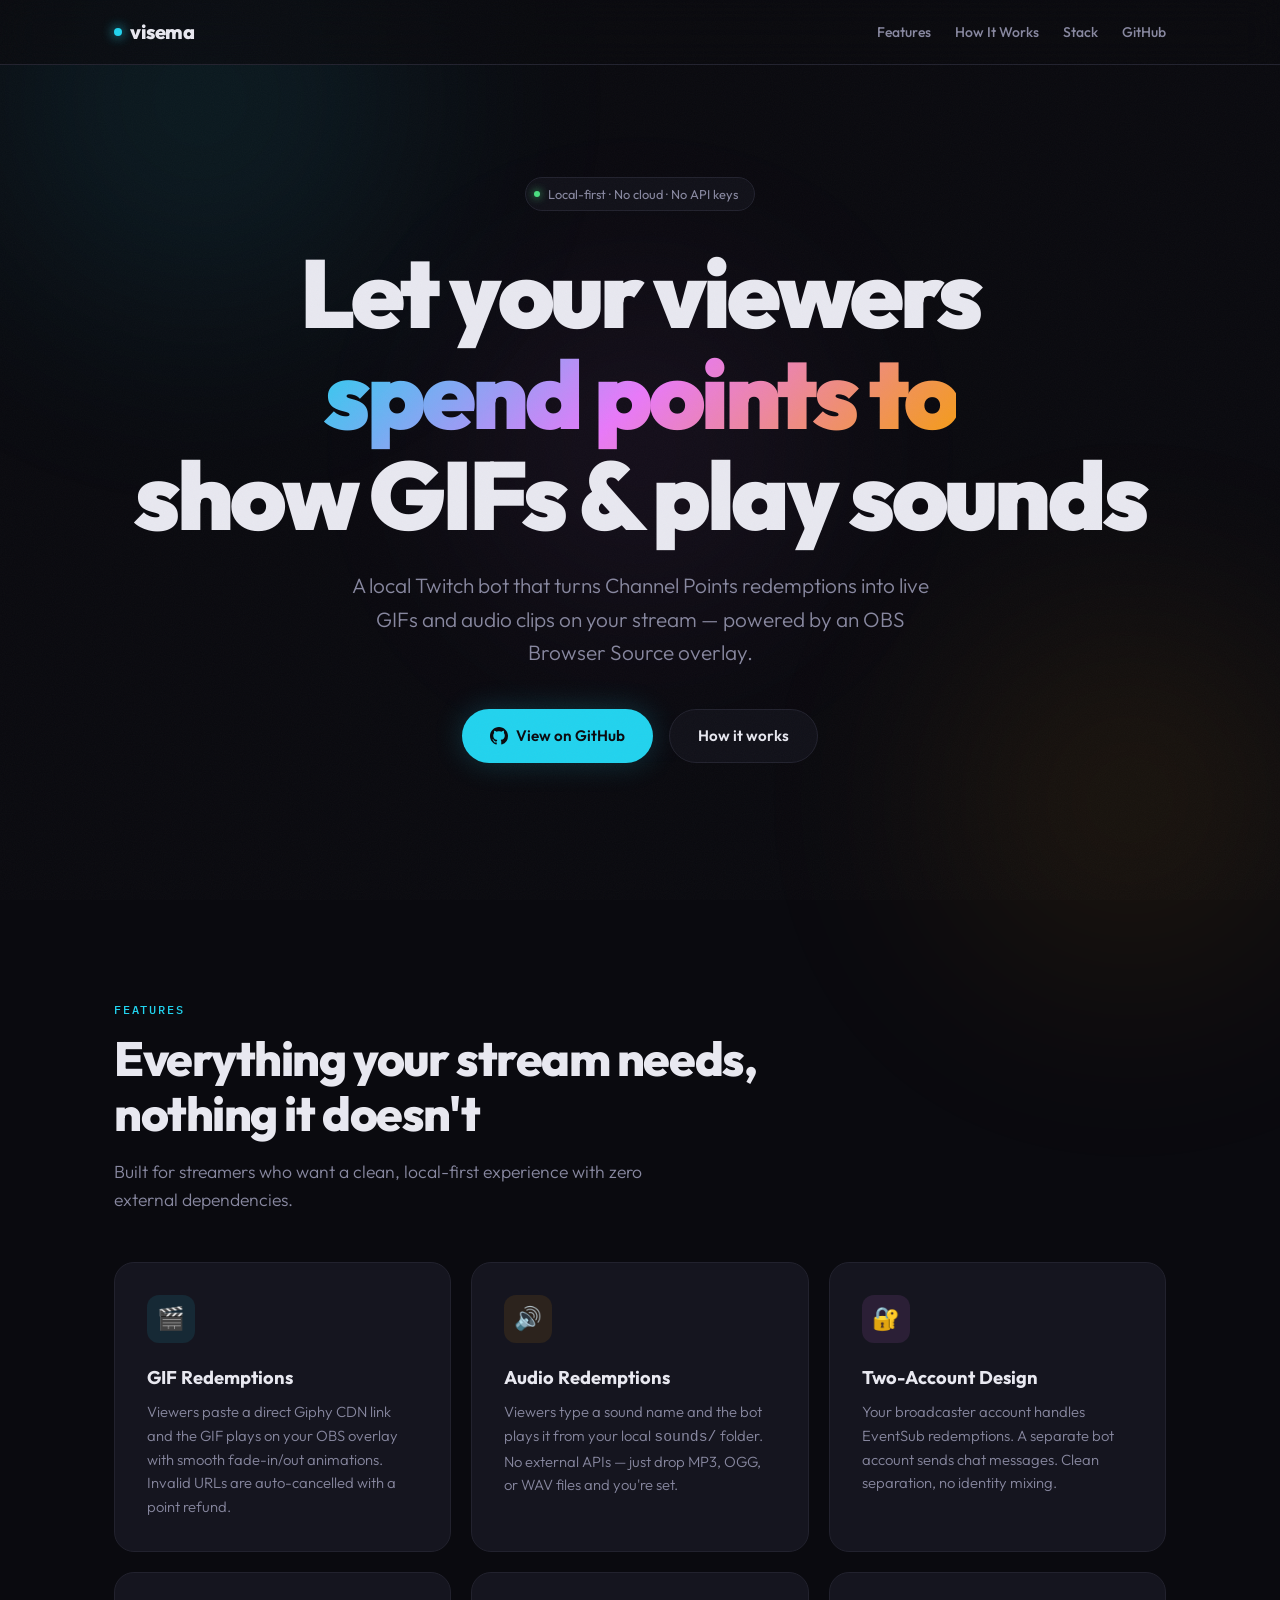
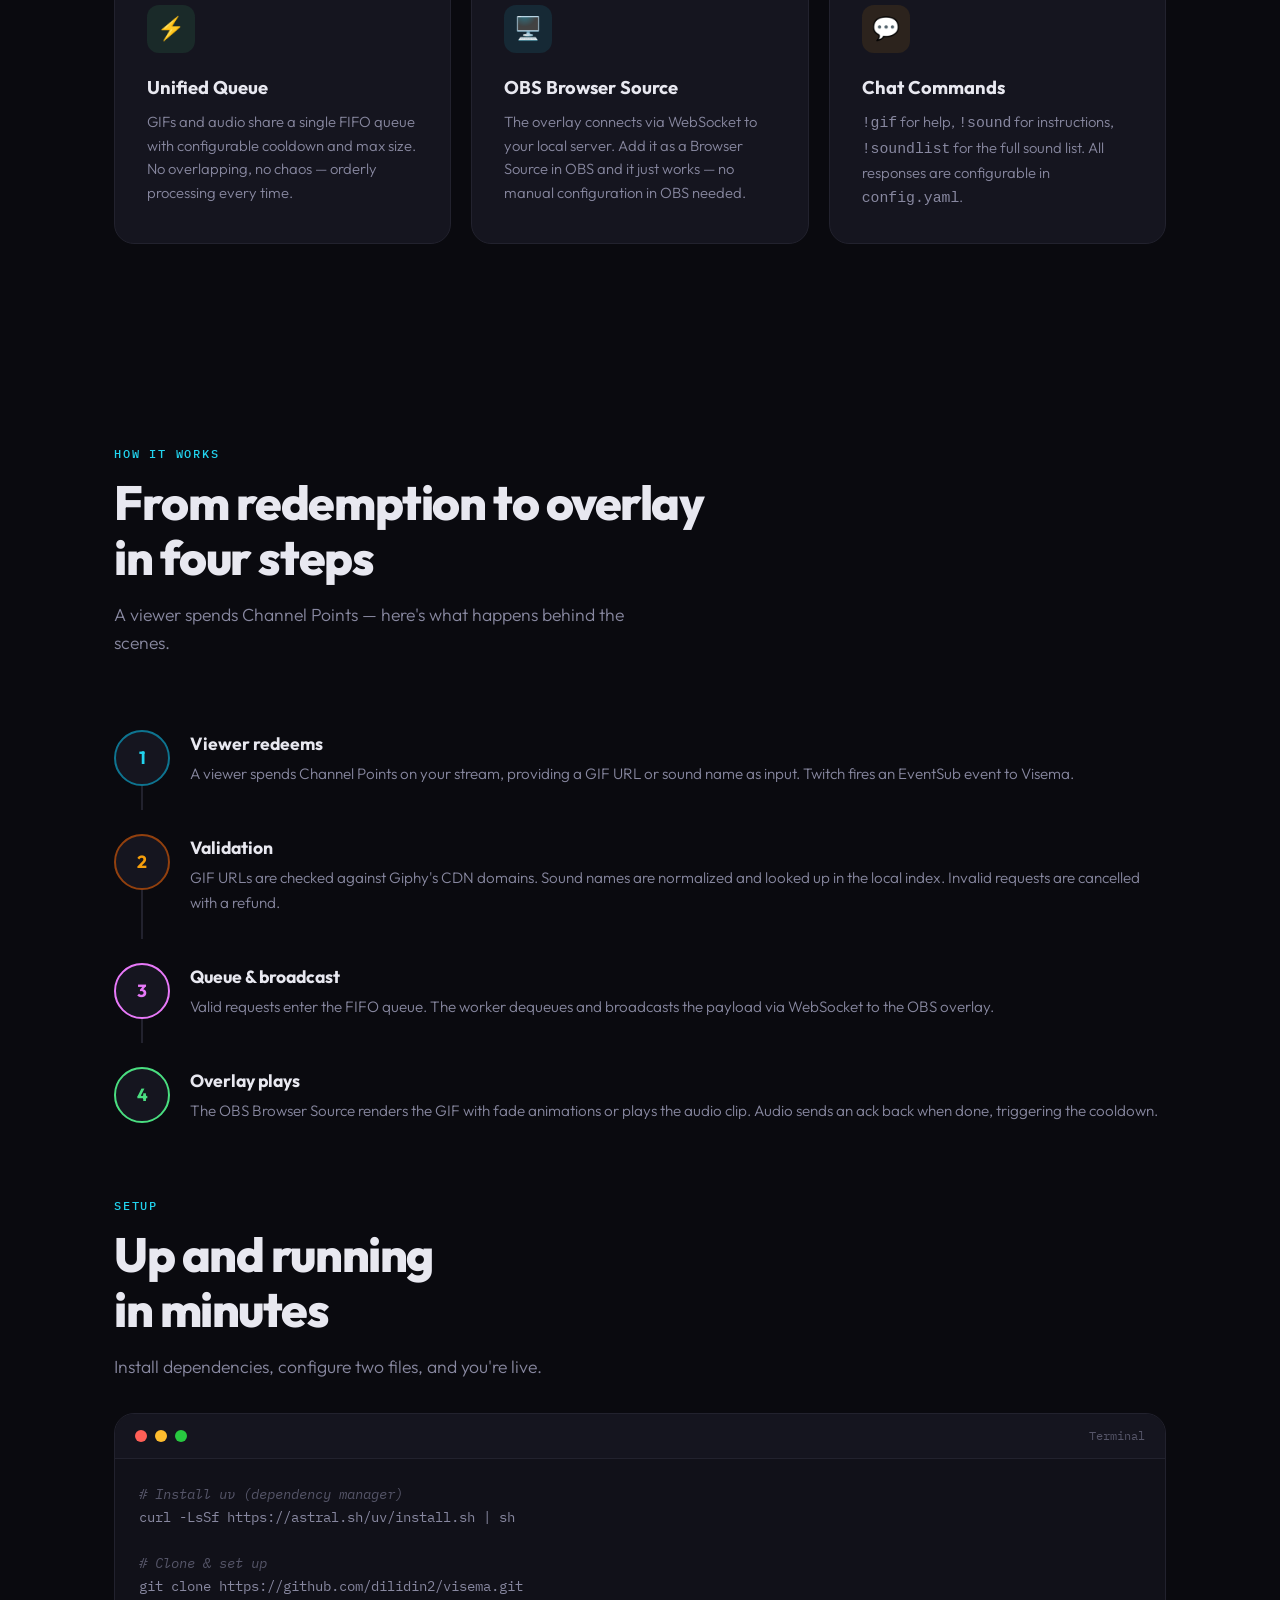
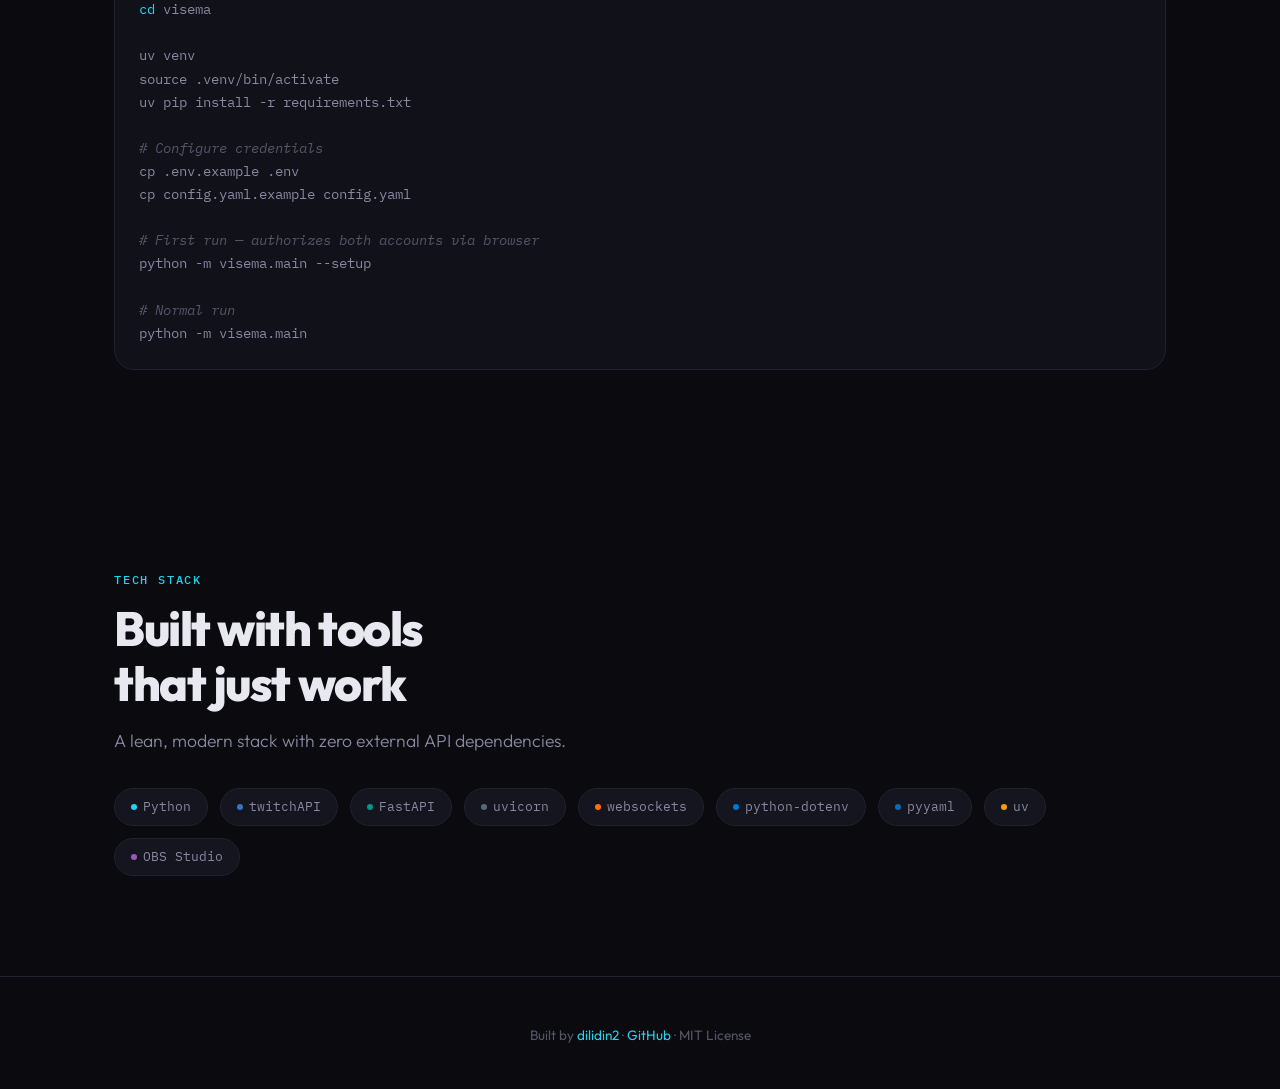
==== docs/index.html @ ebe7657d "a" ====
<!DOCTYPE html>
<html lang="en">
<head>
<meta charset="UTF-8">
<meta name="viewport" content="width=device-width, initial-scale=1.0">
<title>Visema — Twitch Channel Points Bot</title>
<meta name="description" content="Let viewers spend Channel Points to show GIFs and play audio clips on your stream via OBS.">
<link rel="preconnect" href="https://fonts.googleapis.com">
<link rel="preconnect" href="https://fonts.gstatic.com" crossorigin>
<link href="https://fonts.googleapis.com/css2?family=Outfit:wght@300;400;500;600;700;800;900&family=IBM+Plex+Mono:wght@400;500&display=swap" rel="stylesheet">
<style>
/* ── Reset & Base ─────────────────────────────────────────── */
*, *::before, *::after { margin: 0; padding: 0; box-sizing: border-box; }

:root {
  --bg: #0a0a0f;
  --bg-elevated: #111119;
  --bg-card: #15151f;
  --border: #22222e;
  --border-hover: #33334a;
  --text: #e8e8f0;
  --text-dim: #8888a0;
  --text-muted: #555568;
  --cyan: #22d3ee;
  --cyan-dim: #0e7490;
  --amber: #f59e0b;
  --amber-dim: #92400e;
  --pink: #e879f9;
  --green: #4ade80;
  --radius: 12px;
  --radius-lg: 20px;
}

html { scroll-behavior: smooth; }

body {
  font-family: 'Outfit', sans-serif;
  background: var(--bg);
  color: var(--text);
  line-height: 1.6;
  overflow-x: hidden;
  -webkit-font-smoothing: antialiased;
}

/* ── Noise Overlay ────────────────────────────────────────── */
body::before {
  content: '';
  position: fixed;
  inset: 0;
  z-index: 9999;
  pointer-events: none;
  opacity: 0.03;
  background-image: url("data:image/svg+xml,%3Csvg viewBox='0 0 256 256' xmlns='http://www.w3.org/2000/svg'%3E%3Cfilter id='n'%3E%3CfeTurbulence type='fractalNoise' baseFrequency='0.9' numOctaves='4' stitchTiles='stitch'/%3E%3C/filter%3E%3Crect width='100%25' height='100%25' filter='url(%23n)'/%3E%3C/svg%3E");
  background-size: 256px 256px;
}

/* ── Ambient Orbs ─────────────────────────────────────────── */
.orb {
  position: fixed;
  border-radius: 50%;
  filter: blur(120px);
  opacity: 0.15;
  pointer-events: none;
  z-index: 0;
}
.orb-cyan {
  width: 600px; height: 600px;
  background: radial-gradient(circle, var(--cyan), transparent 70%);
  top: -200px; left: -100px;
  animation: orbFloat1 20s ease-in-out infinite;
}
.orb-amber {
  width: 500px; height: 500px;
  background: radial-gradient(circle, var(--amber), transparent 70%);
  bottom: -150px; right: -100px;
  animation: orbFloat2 25s ease-in-out infinite;
}
.orb-pink {
  width: 400px; height: 400px;
  background: radial-gradient(circle, var(--pink), transparent 70%);
  top: 50%; left: 50%;
  transform: translate(-50%, -50%);
  animation: orbFloat3 30s ease-in-out infinite;
}

@keyframes orbFloat1 {
  0%, 100% { transform: translate(0, 0) scale(1); }
  33% { transform: translate(80px, 60px) scale(1.1); }
  66% { transform: translate(-40px, 100px) scale(0.9); }
}
@keyframes orbFloat2 {
  0%, 100% { transform: translate(0, 0) scale(1); }
  33% { transform: translate(-60px, -80px) scale(1.15); }
  66% { transform: translate(50px, -40px) scale(0.85); }
}
@keyframes orbFloat3 {
  0%, 100% { transform: translate(-50%, -50%) scale(1); }
  50% { transform: translate(-50%, -50%) scale(1.3); }
}

/* ── Layout ───────────────────────────────────────────────── */
.container {
  max-width: 1100px;
  margin: 0 auto;
  padding: 0 24px;
  position: relative;
  z-index: 1;
}

/* ── Navigation ───────────────────────────────────────────── */
nav {
  position: fixed;
  top: 0; left: 0; right: 0;
  z-index: 100;
  padding: 16px 24px;
  background: rgba(10, 10, 15, 0.7);
  backdrop-filter: blur(20px);
  -webkit-backdrop-filter: blur(20px);
  border-bottom: 1px solid var(--border);
}
nav .container {
  display: flex;
  align-items: center;
  justify-content: space-between;
}
nav .logo {
  font-weight: 800;
  font-size: 1.25rem;
  letter-spacing: -0.02em;
  color: var(--text);
  text-decoration: none;
  display: flex;
  align-items: center;
  gap: 8px;
}
nav .logo .dot {
  display: inline-block;
  width: 8px; height: 8px;
  background: var(--cyan);
  border-radius: 50%;
  box-shadow: 0 0 12px var(--cyan);
  animation: pulse 2s ease-in-out infinite;
}
@keyframes pulse {
  0%, 100% { opacity: 1; transform: scale(1); }
  50% { opacity: 0.5; transform: scale(0.8); }
}
nav .nav-links {
  display: flex;
  gap: 24px;
  list-style: none;
}
nav .nav-links a {
  color: var(--text-dim);
  text-decoration: none;
  font-size: 0.875rem;
  font-weight: 500;
  transition: color 0.2s;
}
nav .nav-links a:hover { color: var(--text); }

/* ── Hero ─────────────────────────────────────────────────── */
.hero {
  min-height: 100vh;
  display: flex;
  align-items: center;
  justify-content: center;
  text-align: center;
  padding: 120px 24px 80px;
  position: relative;
}
.hero-badge {
  display: inline-flex;
  align-items: center;
  gap: 8px;
  padding: 6px 16px 6px 8px;
  border-radius: 100px;
  border: 1px solid var(--border);
  background: var(--bg-elevated);
  font-size: 0.8rem;
  color: var(--text-dim);
  margin-bottom: 32px;
  animation: fadeUp 0.8s ease-out both;
}
.hero-badge .badge-dot {
  width: 6px; height: 6px;
  background: var(--green);
  border-radius: 50%;
  box-shadow: 0 0 8px var(--green);
}
.hero h1 {
  font-size: clamp(3rem, 8vw, 6rem);
  font-weight: 900;
  letter-spacing: -0.04em;
  line-height: 1.05;
  margin-bottom: 24px;
  animation: fadeUp 0.8s ease-out 0.15s both;
}
.hero h1 .gradient {
  background: linear-gradient(135deg, var(--cyan) 0%, var(--pink) 50%, var(--amber) 100%);
  -webkit-background-clip: text;
  -webkit-text-fill-color: transparent;
  background-clip: text;
}
.hero p {
  font-size: clamp(1.05rem, 2vw, 1.3rem);
  color: var(--text-dim);
  max-width: 580px;
  margin: 0 auto 40px;
  font-weight: 300;
  animation: fadeUp 0.8s ease-out 0.3s both;
}
.hero-actions {
  display: flex;
  gap: 16px;
  justify-content: center;
  flex-wrap: wrap;
  animation: fadeUp 0.8s ease-out 0.45s both;
}
.btn {
  display: inline-flex;
  align-items: center;
  gap: 8px;
  padding: 14px 28px;
  border-radius: 100px;
  font-family: inherit;
  font-size: 0.95rem;
  font-weight: 600;
  text-decoration: none;
  cursor: pointer;
  border: none;
  transition: all 0.25s ease;
}
.btn-primary {
  background: var(--cyan);
  color: var(--bg);
  box-shadow: 0 0 30px rgba(34, 211, 238, 0.2);
}
.btn-primary:hover {
  box-shadow: 0 0 50px rgba(34, 211, 238, 0.35);
  transform: translateY(-2px);
}
.btn-secondary {
  background: var(--bg-elevated);
  color: var(--text);
  border: 1px solid var(--border);
}
.btn-secondary:hover {
  border-color: var(--border-hover);
  background: var(--bg-card);
}

@keyframes fadeUp {
  from { opacity: 0; transform: translateY(24px); }
  to { opacity: 1; transform: translateY(0); }
}

/* ── Section ──────────────────────────────────────────────── */
section {
  padding: 100px 0;
}
.section-label {
  font-family: 'IBM Plex Mono', monospace;
  font-size: 0.75rem;
  font-weight: 500;
  text-transform: uppercase;
  letter-spacing: 0.15em;
  color: var(--cyan);
  margin-bottom: 12px;
}
.section-title {
  font-size: clamp(2rem, 4vw, 3rem);
  font-weight: 800;
  letter-spacing: -0.03em;
  line-height: 1.15;
  margin-bottom: 16px;
}
.section-desc {
  color: var(--text-dim);
  font-size: 1.1rem;
  max-width: 560px;
  font-weight: 300;
}

/* ── Features Grid ────────────────────────────────────────── */
.features-grid {
  display: grid;
  grid-template-columns: repeat(auto-fit, minmax(300px, 1fr));
  gap: 20px;
  margin-top: 48px;
}
.feature-card {
  background: var(--bg-card);
  border: 1px solid var(--border);
  border-radius: var(--radius-lg);
  padding: 32px;
  transition: all 0.35s ease;
  position: relative;
  overflow: hidden;
}
.feature-card::before {
  content: '';
  position: absolute;
  inset: 0;
  border-radius: var(--radius-lg);
  background: linear-gradient(135deg, rgba(34, 211, 238, 0.05), transparent 60%);
  opacity: 0;
  transition: opacity 0.35s ease;
}
.feature-card:hover {
  border-color: var(--border-hover);
  transform: translateY(-4px);
}
.feature-card:hover::before { opacity: 1; }
.feature-icon {
  width: 48px; height: 48px;
  border-radius: 12px;
  display: flex;
  align-items: center;
  justify-content: center;
  font-size: 1.4rem;
  margin-bottom: 20px;
  position: relative;
  z-index: 1;
}
.feature-icon.cyan { background: rgba(34, 211, 238, 0.1); color: var(--cyan); }
.feature-icon.amber { background: rgba(245, 158, 11, 0.1); color: var(--amber); }
.feature-icon.pink { background: rgba(232, 121, 249, 0.1); color: var(--pink); }
.feature-icon.green { background: rgba(74, 222, 128, 0.1); color: var(--green); }
.feature-card h3 {
  font-size: 1.15rem;
  font-weight: 700;
  margin-bottom: 8px;
  position: relative;
  z-index: 1;
}
.feature-card p {
  color: var(--text-dim);
  font-size: 0.925rem;
  font-weight: 300;
  position: relative;
  z-index: 1;
}

/* ── How It Works ─────────────────────────────────────────── */
.how-it-works {
  margin-top: 48px;
}
.flow-steps {
  display: flex;
  flex-direction: column;
  gap: 0;
  margin-top: 48px;
  position: relative;
}
.flow-step {
  display: grid;
  grid-template-columns: 56px 1fr;
  gap: 20px;
  padding: 24px 0;
  position: relative;
}
.flow-step::before {
  content: '';
  position: absolute;
  left: 27px;
  top: 56px;
  bottom: 0;
  width: 2px;
  background: var(--border);
}
.flow-step:last-child::before { display: none; }
.flow-num {
  width: 56px; height: 56px;
  border-radius: 50%;
  display: flex;
  align-items: center;
  justify-content: center;
  font-weight: 700;
  font-size: 1.1rem;
  background: var(--bg-card);
  border: 2px solid var(--border);
  color: var(--text);
  position: relative;
  z-index: 1;
}
.flow-step:nth-child(1) .flow-num { border-color: var(--cyan-dim); color: var(--cyan); }
.flow-step:nth-child(2) .flow-num { border-color: var(--amber-dim); color: var(--amber); }
.flow-step:nth-child(3) .flow-num { border-color: var(--pink); color: var(--pink); }
.flow-step:nth-child(4) .flow-num { border-color: var(--green); color: var(--green); }
.flow-content h3 {
  font-size: 1.1rem;
  font-weight: 700;
  margin-bottom: 4px;
}
.flow-content p {
  color: var(--text-dim);
  font-weight: 300;
  font-size: 0.95rem;
}

/* ── Code Block ───────────────────────────────────────────── */
.code-section {
  margin-top: 48px;
}
.code-block {
  background: var(--bg-elevated);
  border: 1px solid var(--border);
  border-radius: var(--radius-lg);
  overflow: hidden;
  margin-top: 32px;
}
.code-header {
  display: flex;
  align-items: center;
  justify-content: space-between;
  padding: 12px 20px;
  border-bottom: 1px solid var(--border);
  background: var(--bg-card);
}
.code-header .dots {
  display: flex;
  gap: 8px;
}
.code-header .dot {
  width: 12px; height: 12px;
  border-radius: 50%;
  background: var(--border);
}
.code-header .dot:nth-child(1) { background: #ff5f57; }
.code-header .dot:nth-child(2) { background: #febc2e; }
.code-header .dot:nth-child(3) { background: #28c840; }
.code-header .filename {
  font-family: 'IBM Plex Mono', monospace;
  font-size: 0.75rem;
  color: var(--text-muted);
}
.code-body {
  padding: 24px;
  overflow-x: auto;
}
.code-body pre {
  font-family: 'IBM Plex Mono', monospace;
  font-size: 0.85rem;
  line-height: 1.7;
  color: var(--text-dim);
}
.code-body .kw { color: var(--pink); }
.code-body .str { color: var(--green); }
.code-body .cm { color: var(--text-muted); font-style: italic; }
.code-body .fn { color: var(--cyan); }
.code-body .num { color: var(--amber); }

/* ── Tech Stack ───────────────────────────────────────────── */
.tech-grid {
  display: flex;
  flex-wrap: wrap;
  gap: 12px;
  margin-top: 32px;
}
.tech-tag {
  display: inline-flex;
  align-items: center;
  gap: 6px;
  padding: 8px 16px;
  border-radius: 100px;
  border: 1px solid var(--border);
  background: var(--bg-card);
  font-family: 'IBM Plex Mono', monospace;
  font-size: 0.8rem;
  color: var(--text-dim);
  transition: all 0.25s ease;
}
.tech-tag:hover {
  border-color: var(--border-hover);
  color: var(--text);
}
.tech-tag .tech-dot {
  width: 6px; height: 6px;
  border-radius: 50%;
}

/* ── Footer ───────────────────────────────────────────────── */
footer {
  padding: 48px 0;
  border-top: 1px solid var(--border);
  text-align: center;
}
footer p {
  color: var(--text-muted);
  font-size: 0.85rem;
}
footer a {
  color: var(--cyan);
  text-decoration: none;
}
footer a:hover { text-decoration: underline; }

/* ── Responsive ───────────────────────────────────────────── */
@media (max-width: 768px) {
  nav .nav-links { display: none; }
  .features-grid { grid-template-columns: 1fr; }
  .flow-step { grid-template-columns: 40px 1fr; gap: 14px; }
  .flow-num { width: 40px; height: 40px; font-size: 0.9rem; }
  .flow-step::before { left: 19px; top: 40px; }
}
</style>
</head>
<body>

<!-- Ambient Orbs -->
<div class="orb orb-cyan"></div>
<div class="orb orb-amber"></div>
<div class="orb orb-pink"></div>

<!-- Navigation -->
<nav>
  <div class="container">
    <a href="#" class="logo">
      <span class="dot"></span>
      visema
    </a>
    <ul class="nav-links">
      <li><a href="#features">Features</a></li>
      <li><a href="#how">How It Works</a></li>
      <li><a href="#stack">Stack</a></li>
      <li><a href="https://github.com/dilidin2/visema" target="_blank" rel="noopener">GitHub</a></li>
    </ul>
  </div>
</nav>

<!-- Hero -->
<section class="hero">
  <div class="container">
    <div class="hero-badge">
      <span class="badge-dot"></span>
      Local-first · No cloud · No API keys
    </div>
    <h1>
      Let your viewers<br>
      <span class="gradient">spend points to</span><br>
      show GIFs & play sounds
    </h1>
    <p>
      A local Twitch bot that turns Channel Points redemptions into live GIFs and audio clips on your stream — powered by an OBS Browser Source overlay.
    </p>
    <div class="hero-actions">
      <a href="https://github.com/dilidin2/visema" class="btn btn-primary" target="_blank" rel="noopener">
        <svg width="18" height="18" viewBox="0 0 16 16" fill="currentColor"><path d="M8 0C3.58 0 0 3.58 0 8c0 3.54 2.29 6.53 5.47 7.59.4.07.55-.17.55-.38 0-.19-.01-.82-.01-1.49-2.01.37-2.53-.49-2.69-.94-.09-.23-.48-.94-.82-1.13-.28-.15-.68-.52-.01-.53.63-.01 1.08.58 1.23.82.72 1.21 1.87.87 2.33.66.07-.52.28-.87.51-1.07-1.78-.2-3.64-.89-3.64-3.95 0-.87.31-1.59.82-2.15-.08-.2-.36-1.02.08-2.12 0 0 .67-.21 2.2.82.64-.18 1.32-.27 2-.27.68 0 1.36.09 2 .27 1.53-1.04 2.2-.82 2.2-.82.44 1.1.16 1.92.08 2.12.51.56.82 1.27.82 2.15 0 3.07-1.87 3.75-3.65 3.95.29.25.54.73.54 1.48 0 1.07-.01 1.93-.01 2.2 0 .21.15.46.55.38A8.013 8.013 0 0016 8c0-4.42-3.58-8-8-8z"/></svg>
        View on GitHub
      </a>
      <a href="#how" class="btn btn-secondary">
        How it works
      </a>
    </div>
  </div>
</section>

<!-- Features -->
<section id="features">
  <div class="container">
    <p class="section-label">Features</p>
    <h2 class="section-title">Everything your stream needs,<br>nothing it doesn't</h2>
    <p class="section-desc">Built for streamers who want a clean, local-first experience with zero external dependencies.</p>

    <div class="features-grid">
      <div class="feature-card">
        <div class="feature-icon cyan">🎬</div>
        <h3>GIF Redemptions</h3>
        <p>Viewers paste a direct Giphy CDN link and the GIF plays on your OBS overlay with smooth fade-in/out animations. Invalid URLs are auto-cancelled with a point refund.</p>
      </div>

      <div class="feature-card">
        <div class="feature-icon amber">🔊</div>
        <h3>Audio Redemptions</h3>
        <p>Viewers type a sound name and the bot plays it from your local <code>sounds/</code> folder. No external APIs — just drop MP3, OGG, or WAV files and you're set.</p>
      </div>

      <div class="feature-card">
        <div class="feature-icon pink">🔐</div>
        <h3>Two-Account Design</h3>
        <p>Your broadcaster account handles EventSub redemptions. A separate bot account sends chat messages. Clean separation, no identity mixing.</p>
      </div>

      <div class="feature-card">
        <div class="feature-icon green">⚡</div>
        <h3>Unified Queue</h3>
        <p>GIFs and audio share a single FIFO queue with configurable cooldown and max size. No overlapping, no chaos — orderly processing every time.</p>
      </div>

      <div class="feature-card">
        <div class="feature-icon cyan">🖥️</div>
        <h3>OBS Browser Source</h3>
        <p>The overlay connects via WebSocket to your local server. Add it as a Browser Source in OBS and it just works — no manual configuration in OBS needed.</p>
      </div>

      <div class="feature-card">
        <div class="feature-icon amber">💬</div>
        <h3>Chat Commands</h3>
        <p><code>!gif</code> for help, <code>!sound</code> for instructions, <code>!soundlist</code> for the full sound list. All responses are configurable in <code>config.yaml</code>.</p>
      </div>
    </div>
  </div>
</section>

<!-- How It Works -->
<section id="how">
  <div class="container">
    <p class="section-label">How It Works</p>
    <h2 class="section-title">From redemption to overlay<br>in four steps</h2>
    <p class="section-desc">A viewer spends Channel Points — here's what happens behind the scenes.</p>

    <div class="how-it-works">
      <div class="flow-steps">
        <div class="flow-step">
          <div class="flow-num">1</div>
          <div class="flow-content">
            <h3>Viewer redeems</h3>
            <p>A viewer spends Channel Points on your stream, providing a GIF URL or sound name as input. Twitch fires an EventSub event to Visema.</p>
          </div>
        </div>
        <div class="flow-step">
          <div class="flow-num">2</div>
          <div class="flow-content">
            <h3>Validation</h3>
            <p>GIF URLs are checked against Giphy's CDN domains. Sound names are normalized and looked up in the local index. Invalid requests are cancelled with a refund.</p>
          </div>
        </div>
        <div class="flow-step">
          <div class="flow-num">3</div>
          <div class="flow-content">
            <h3>Queue & broadcast</h3>
            <p>Valid requests enter the FIFO queue. The worker dequeues and broadcasts the payload via WebSocket to the OBS overlay.</p>
          </div>
        </div>
        <div class="flow-step">
          <div class="flow-num">4</div>
          <div class="flow-content">
            <h3>Overlay plays</h3>
            <p>The OBS Browser Source renders the GIF with fade animations or plays the audio clip. Audio sends an ack back when done, triggering the cooldown.</p>
          </div>
        </div>
      </div>
    </div>

    <!-- Code Example -->
    <div class="code-section">
      <p class="section-label">Setup</p>
      <h2 class="section-title">Up and running<br>in minutes</h2>
      <p class="section-desc">Install dependencies, configure two files, and you're live.</p>

      <div class="code-block">
        <div class="code-header">
          <div class="dots">
            <span class="dot"></span>
            <span class="dot"></span>
            <span class="dot"></span>
          </div>
          <span class="filename">Terminal</span>
        </div>
        <div class="code-body">
<pre><span class="cm"># Install uv (dependency manager)</span>
curl -LsSf https://astral.sh/uv/install.sh | sh

<span class="cm"># Clone &amp; set up</span>
git clone https://github.com/dilidin2/visema.git
<span class="fn">cd</span> visema

uv venv
source .venv/bin/activate
uv pip install -r requirements.txt

<span class="cm"># Configure credentials</span>
cp .env.example .env
cp config.yaml.example config.yaml

<span class="cm"># First run — authorizes both accounts via browser</span>
python -m visema.main --setup

<span class="cm"># Normal run</span>
python -m visema.main</pre>
        </div>
      </div>
    </div>
  </div>
</section>

<!-- Tech Stack -->
<section id="stack">
  <div class="container">
    <p class="section-label">Tech Stack</p>
    <h2 class="section-title">Built with tools<br>that just work</h2>
    <p class="section-desc">A lean, modern stack with zero external API dependencies.</p>

    <div class="tech-grid">
      <span class="tech-tag"><span class="tech-dot" style="background: var(--cyan)"></span> Python</span>
      <span class="tech-tag"><span class="tech-dot" style="background: #3178c6"></span> twitchAPI</span>
      <span class="tech-tag"><span class="tech-dot" style="background: #009688"></span> FastAPI</span>
      <span class="tech-tag"><span class="tech-dot" style="background: #54687a"></span> uvicorn</span>
      <span class="tech-tag"><span class="tech-dot" style="background: #ff6f00"></span> websockets</span>
      <span class="tech-tag"><span class="tech-dot" style="background: #0078d7"></span> python-dotenv</span>
      <span class="tech-tag"><span class="tech-dot" style="background: #1168b6"></span> pyyaml</span>
      <span class="tech-tag"><span class="tech-dot" style="background: var(--amber)"></span> uv</span>
      <span class="tech-tag"><span class="tech-dot" style="background: #9b59b6"></span> OBS Studio</span>
    </div>
  </div>
</section>

<!-- Footer -->
<footer>
  <div class="container">
    <p>
      Built by <a href="https://github.com/dilidin2" target="_blank" rel="noopener">dilidin2</a> ·
      <a href="https://github.com/dilidin2/visema" target="_blank" rel="noopener">GitHub</a> ·
      MIT License
    </p>
  </div>
</footer>

</body>
</html>
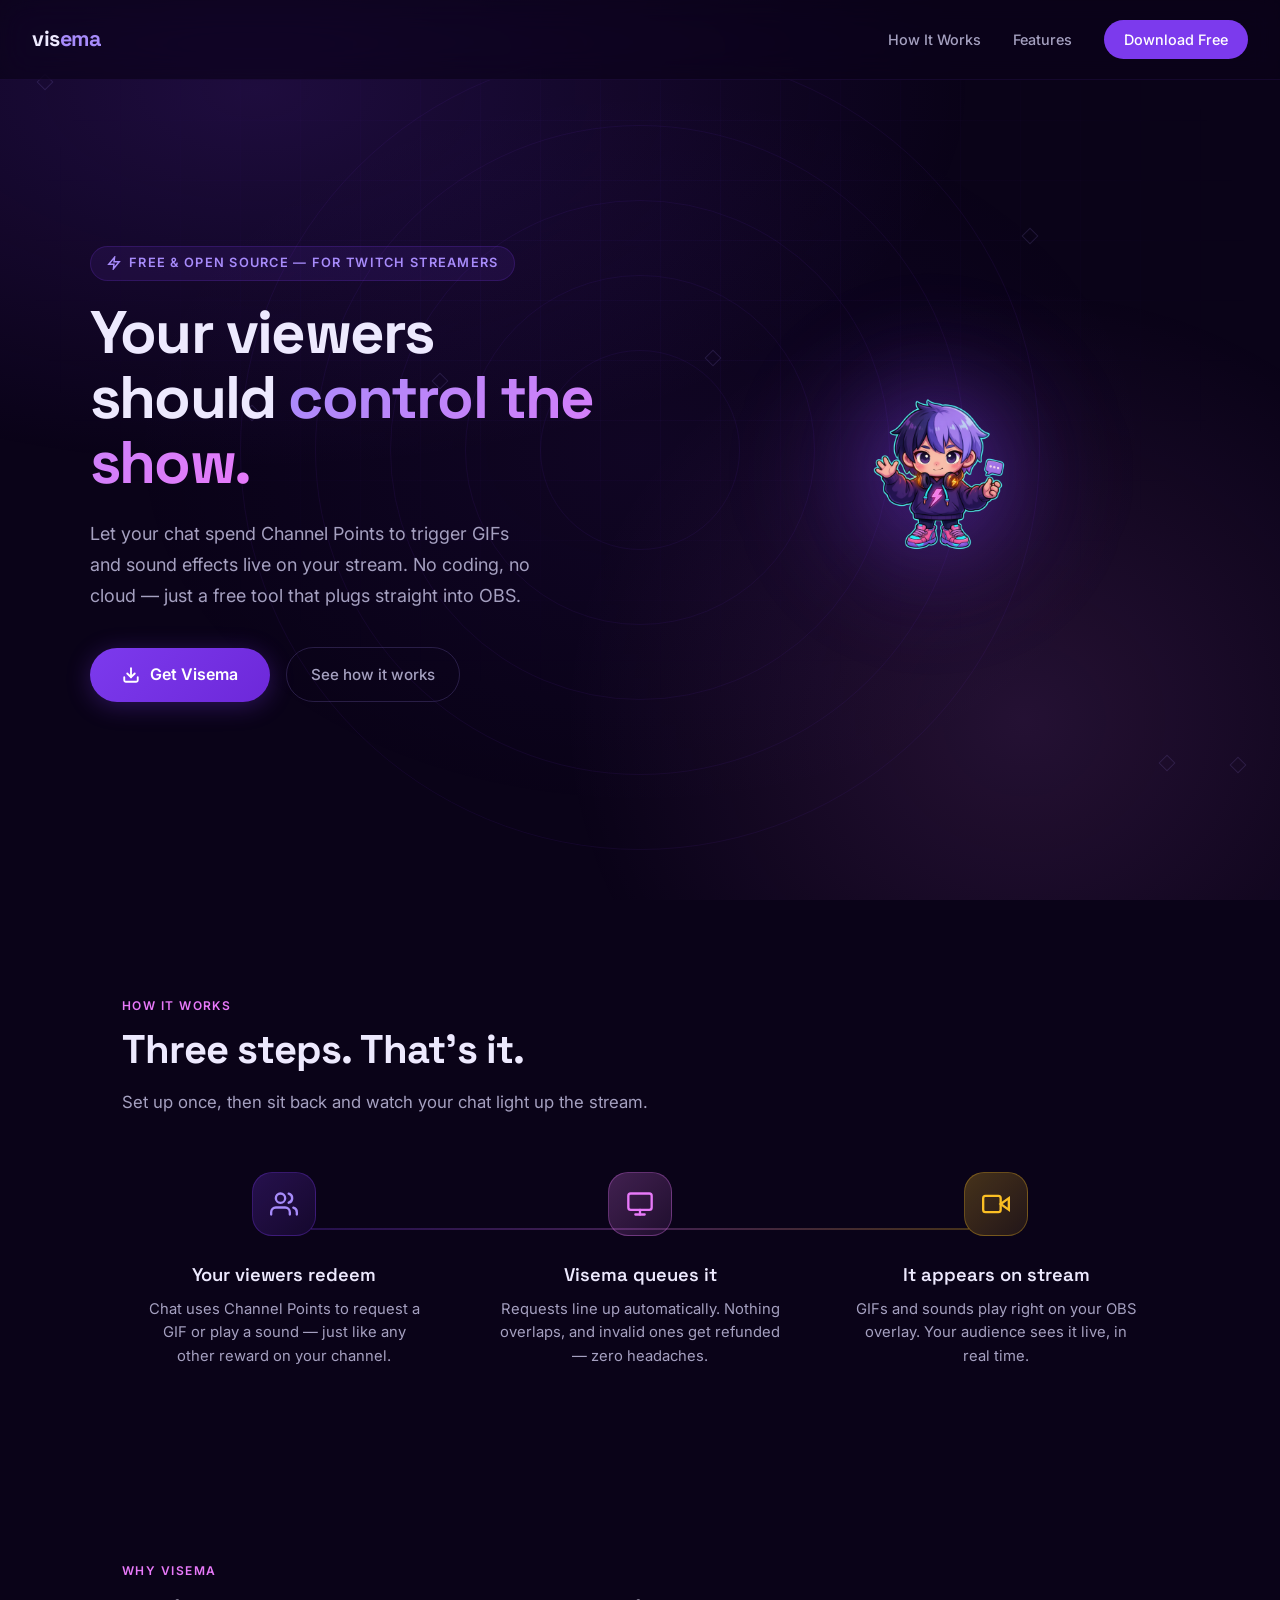
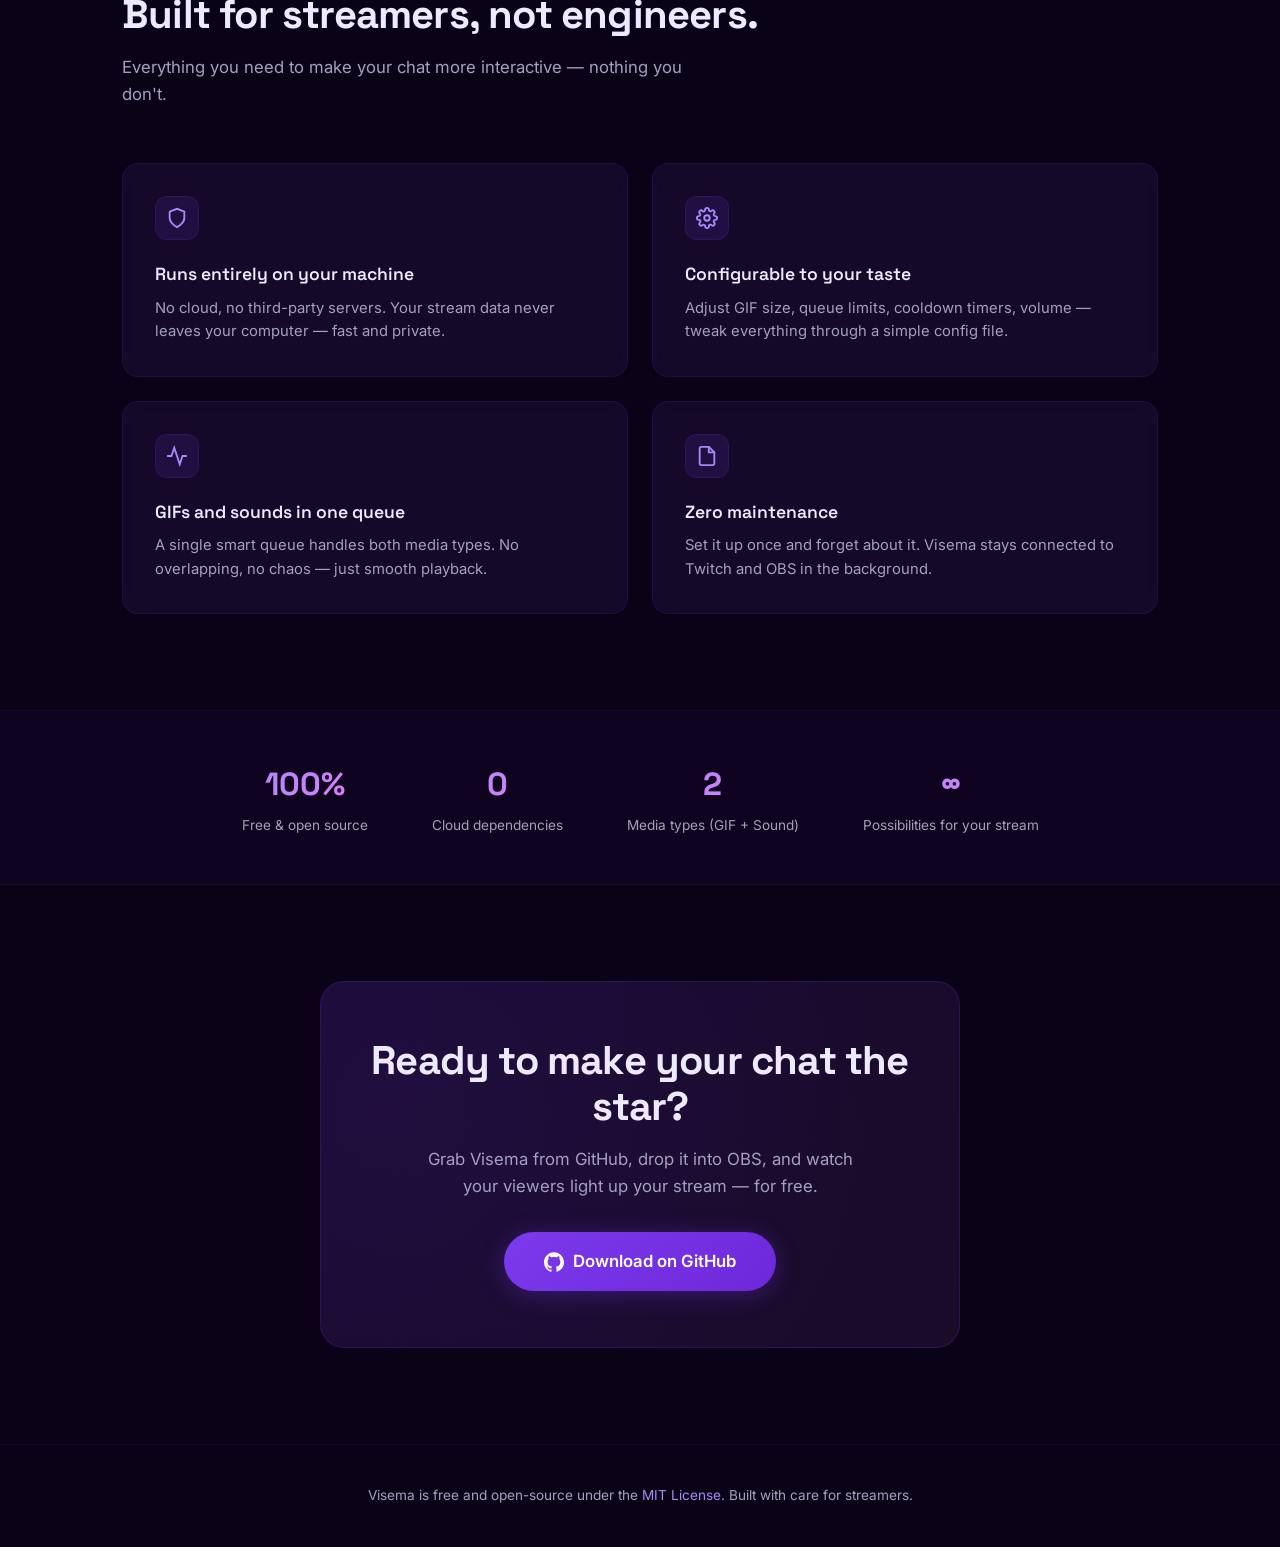
==== commit 35940aed: "docs: add landing page for streamers" ====
--- a/docs/index.html
+++ b/docs/index.html
@@ -3,719 +3,816 @@
 <head>
 <meta charset="UTF-8">
 <meta name="viewport" content="width=device-width, initial-scale=1.0">
-<title>Visema — Twitch Channel Points Bot</title>
-<meta name="description" content="Let viewers spend Channel Points to show GIFs and play audio clips on your stream via OBS.">
+<title>Visema — Let Your Viewers Control the Stream</title>
 <link rel="preconnect" href="https://fonts.googleapis.com">
 <link rel="preconnect" href="https://fonts.gstatic.com" crossorigin>
-<link href="https://fonts.googleapis.com/css2?family=Outfit:wght@300;400;500;600;700;800;900&family=IBM+Plex+Mono:wght@400;500&display=swap" rel="stylesheet">
+<link href="https://fonts.googleapis.com/css2?family=Space+Grotesk:wght@400;500;600;700&family=Inter:wght@300;400;500;600&display=swap" rel="stylesheet">
 <style>
-/* ── Reset & Base ─────────────────────────────────────────── */
-*, *::before, *::after { margin: 0; padding: 0; box-sizing: border-box; }
-
-:root {
-  --bg: #0a0a0f;
-  --bg-elevated: #111119;
-  --bg-card: #15151f;
-  --border: #22222e;
-  --border-hover: #33334a;
-  --text: #e8e8f0;
-  --text-dim: #8888a0;
-  --text-muted: #555568;
-  --cyan: #22d3ee;
-  --cyan-dim: #0e7490;
-  --amber: #f59e0b;
-  --amber-dim: #92400e;
-  --pink: #e879f9;
-  --green: #4ade80;
-  --radius: 12px;
-  --radius-lg: 20px;
-}
-
-html { scroll-behavior: smooth; }
-
-body {
-  font-family: 'Outfit', sans-serif;
-  background: var(--bg);
-  color: var(--text);
-  line-height: 1.6;
-  overflow-x: hidden;
-  -webkit-font-smoothing: antialiased;
-}
-
-/* ── Noise Overlay ────────────────────────────────────────── */
-body::before {
-  content: '';
-  position: fixed;
-  inset: 0;
-  z-index: 9999;
-  pointer-events: none;
-  opacity: 0.03;
-  background-image: url("data:image/svg+xml,%3Csvg viewBox='0 0 256 256' xmlns='http://www.w3.org/2000/svg'%3E%3Cfilter id='n'%3E%3CfeTurbulence type='fractalNoise' baseFrequency='0.9' numOctaves='4' stitchTiles='stitch'/%3E%3C/filter%3E%3Crect width='100%25' height='100%25' filter='url(%23n)'/%3E%3C/svg%3E");
-  background-size: 256px 256px;
-}
-
-/* ── Ambient Orbs ─────────────────────────────────────────── */
-.orb {
-  position: fixed;
-  border-radius: 50%;
-  filter: blur(120px);
-  opacity: 0.15;
-  pointer-events: none;
-  z-index: 0;
-}
-.orb-cyan {
-  width: 600px; height: 600px;
-  background: radial-gradient(circle, var(--cyan), transparent 70%);
-  top: -200px; left: -100px;
-  animation: orbFloat1 20s ease-in-out infinite;
-}
-.orb-amber {
-  width: 500px; height: 500px;
-  background: radial-gradient(circle, var(--amber), transparent 70%);
-  bottom: -150px; right: -100px;
-  animation: orbFloat2 25s ease-in-out infinite;
-}
-.orb-pink {
-  width: 400px; height: 400px;
-  background: radial-gradient(circle, var(--pink), transparent 70%);
-  top: 50%; left: 50%;
-  transform: translate(-50%, -50%);
-  animation: orbFloat3 30s ease-in-out infinite;
-}
-
-@keyframes orbFloat1 {
-  0%, 100% { transform: translate(0, 0) scale(1); }
-  33% { transform: translate(80px, 60px) scale(1.1); }
-  66% { transform: translate(-40px, 100px) scale(0.9); }
-}
-@keyframes orbFloat2 {
-  0%, 100% { transform: translate(0, 0) scale(1); }
-  33% { transform: translate(-60px, -80px) scale(1.15); }
-  66% { transform: translate(50px, -40px) scale(0.85); }
-}
-@keyframes orbFloat3 {
-  0%, 100% { transform: translate(-50%, -50%) scale(1); }
-  50% { transform: translate(-50%, -50%) scale(1.3); }
-}
-
-/* ── Layout ───────────────────────────────────────────────── */
-.container {
-  max-width: 1100px;
-  margin: 0 auto;
-  padding: 0 24px;
-  position: relative;
-  z-index: 1;
-}
-
-/* ── Navigation ───────────────────────────────────────────── */
-nav {
-  position: fixed;
-  top: 0; left: 0; right: 0;
-  z-index: 100;
-  padding: 16px 24px;
-  background: rgba(10, 10, 15, 0.7);
-  backdrop-filter: blur(20px);
-  -webkit-backdrop-filter: blur(20px);
-  border-bottom: 1px solid var(--border);
-}
-nav .container {
-  display: flex;
-  align-items: center;
-  justify-content: space-between;
-}
-nav .logo {
-  font-weight: 800;
-  font-size: 1.25rem;
-  letter-spacing: -0.02em;
-  color: var(--text);
-  text-decoration: none;
-  display: flex;
-  align-items: center;
-  gap: 8px;
-}
-nav .logo .dot {
-  display: inline-block;
-  width: 8px; height: 8px;
-  background: var(--cyan);
-  border-radius: 50%;
-  box-shadow: 0 0 12px var(--cyan);
-  animation: pulse 2s ease-in-out infinite;
-}
-@keyframes pulse {
-  0%, 100% { opacity: 1; transform: scale(1); }
-  50% { opacity: 0.5; transform: scale(0.8); }
-}
-nav .nav-links {
-  display: flex;
-  gap: 24px;
-  list-style: none;
-}
-nav .nav-links a {
-  color: var(--text-dim);
-  text-decoration: none;
-  font-size: 0.875rem;
-  font-weight: 500;
-  transition: color 0.2s;
-}
-nav .nav-links a:hover { color: var(--text); }
-
-/* ── Hero ─────────────────────────────────────────────────── */
-.hero {
-  min-height: 100vh;
-  display: flex;
-  align-items: center;
-  justify-content: center;
-  text-align: center;
-  padding: 120px 24px 80px;
-  position: relative;
-}
-.hero-badge {
-  display: inline-flex;
-  align-items: center;
-  gap: 8px;
-  padding: 6px 16px 6px 8px;
-  border-radius: 100px;
-  border: 1px solid var(--border);
-  background: var(--bg-elevated);
-  font-size: 0.8rem;
-  color: var(--text-dim);
-  margin-bottom: 32px;
-  animation: fadeUp 0.8s ease-out both;
-}
-.hero-badge .badge-dot {
-  width: 6px; height: 6px;
-  background: var(--green);
-  border-radius: 50%;
-  box-shadow: 0 0 8px var(--green);
-}
-.hero h1 {
-  font-size: clamp(3rem, 8vw, 6rem);
-  font-weight: 900;
-  letter-spacing: -0.04em;
-  line-height: 1.05;
-  margin-bottom: 24px;
-  animation: fadeUp 0.8s ease-out 0.15s both;
-}
-.hero h1 .gradient {
-  background: linear-gradient(135deg, var(--cyan) 0%, var(--pink) 50%, var(--amber) 100%);
-  -webkit-background-clip: text;
-  -webkit-text-fill-color: transparent;
-  background-clip: text;
-}
-.hero p {
-  font-size: clamp(1.05rem, 2vw, 1.3rem);
-  color: var(--text-dim);
-  max-width: 580px;
-  margin: 0 auto 40px;
-  font-weight: 300;
-  animation: fadeUp 0.8s ease-out 0.3s both;
-}
-.hero-actions {
-  display: flex;
-  gap: 16px;
-  justify-content: center;
-  flex-wrap: wrap;
-  animation: fadeUp 0.8s ease-out 0.45s both;
-}
-.btn {
-  display: inline-flex;
-  align-items: center;
-  gap: 8px;
-  padding: 14px 28px;
-  border-radius: 100px;
-  font-family: inherit;
-  font-size: 0.95rem;
-  font-weight: 600;
-  text-decoration: none;
-  cursor: pointer;
-  border: none;
-  transition: all 0.25s ease;
-}
-.btn-primary {
-  background: var(--cyan);
-  color: var(--bg);
-  box-shadow: 0 0 30px rgba(34, 211, 238, 0.2);
-}
-.btn-primary:hover {
-  box-shadow: 0 0 50px rgba(34, 211, 238, 0.35);
-  transform: translateY(-2px);
-}
-.btn-secondary {
-  background: var(--bg-elevated);
-  color: var(--text);
-  border: 1px solid var(--border);
-}
-.btn-secondary:hover {
-  border-color: var(--border-hover);
-  background: var(--bg-card);
-}
-
-@keyframes fadeUp {
-  from { opacity: 0; transform: translateY(24px); }
-  to { opacity: 1; transform: translateY(0); }
-}
-
-/* ── Section ──────────────────────────────────────────────── */
-section {
-  padding: 100px 0;
-}
-.section-label {
-  font-family: 'IBM Plex Mono', monospace;
-  font-size: 0.75rem;
-  font-weight: 500;
-  text-transform: uppercase;
-  letter-spacing: 0.15em;
-  color: var(--cyan);
-  margin-bottom: 12px;
-}
-.section-title {
-  font-size: clamp(2rem, 4vw, 3rem);
-  font-weight: 800;
-  letter-spacing: -0.03em;
-  line-height: 1.15;
-  margin-bottom: 16px;
-}
-.section-desc {
-  color: var(--text-dim);
-  font-size: 1.1rem;
-  max-width: 560px;
-  font-weight: 300;
-}
-
-/* ── Features Grid ────────────────────────────────────────── */
-.features-grid {
-  display: grid;
-  grid-template-columns: repeat(auto-fit, minmax(300px, 1fr));
-  gap: 20px;
-  margin-top: 48px;
-}
-.feature-card {
-  background: var(--bg-card);
-  border: 1px solid var(--border);
-  border-radius: var(--radius-lg);
-  padding: 32px;
-  transition: all 0.35s ease;
-  position: relative;
-  overflow: hidden;
-}
-.feature-card::before {
-  content: '';
-  position: absolute;
-  inset: 0;
-  border-radius: var(--radius-lg);
-  background: linear-gradient(135deg, rgba(34, 211, 238, 0.05), transparent 60%);
-  opacity: 0;
-  transition: opacity 0.35s ease;
-}
-.feature-card:hover {
-  border-color: var(--border-hover);
-  transform: translateY(-4px);
-}
-.feature-card:hover::before { opacity: 1; }
-.feature-icon {
-  width: 48px; height: 48px;
-  border-radius: 12px;
-  display: flex;
-  align-items: center;
-  justify-content: center;
-  font-size: 1.4rem;
-  margin-bottom: 20px;
-  position: relative;
-  z-index: 1;
-}
-.feature-icon.cyan { background: rgba(34, 211, 238, 0.1); color: var(--cyan); }
-.feature-icon.amber { background: rgba(245, 158, 11, 0.1); color: var(--amber); }
-.feature-icon.pink { background: rgba(232, 121, 249, 0.1); color: var(--pink); }
-.feature-icon.green { background: rgba(74, 222, 128, 0.1); color: var(--green); }
-.feature-card h3 {
-  font-size: 1.15rem;
-  font-weight: 700;
-  margin-bottom: 8px;
-  position: relative;
-  z-index: 1;
-}
-.feature-card p {
-  color: var(--text-dim);
-  font-size: 0.925rem;
-  font-weight: 300;
-  position: relative;
-  z-index: 1;
-}
-
-/* ── How It Works ─────────────────────────────────────────── */
-.how-it-works {
-  margin-top: 48px;
-}
-.flow-steps {
-  display: flex;
-  flex-direction: column;
-  gap: 0;
-  margin-top: 48px;
-  position: relative;
-}
-.flow-step {
-  display: grid;
-  grid-template-columns: 56px 1fr;
-  gap: 20px;
-  padding: 24px 0;
-  position: relative;
-}
-.flow-step::before {
-  content: '';
-  position: absolute;
-  left: 27px;
-  top: 56px;
-  bottom: 0;
-  width: 2px;
-  background: var(--border);
-}
-.flow-step:last-child::before { display: none; }
-.flow-num {
-  width: 56px; height: 56px;
-  border-radius: 50%;
-  display: flex;
-  align-items: center;
-  justify-content: center;
-  font-weight: 700;
-  font-size: 1.1rem;
-  background: var(--bg-card);
-  border: 2px solid var(--border);
-  color: var(--text);
-  position: relative;
-  z-index: 1;
-}
-.flow-step:nth-child(1) .flow-num { border-color: var(--cyan-dim); color: var(--cyan); }
-.flow-step:nth-child(2) .flow-num { border-color: var(--amber-dim); color: var(--amber); }
-.flow-step:nth-child(3) .flow-num { border-color: var(--pink); color: var(--pink); }
-.flow-step:nth-child(4) .flow-num { border-color: var(--green); color: var(--green); }
-.flow-content h3 {
-  font-size: 1.1rem;
-  font-weight: 700;
-  margin-bottom: 4px;
-}
-.flow-content p {
-  color: var(--text-dim);
-  font-weight: 300;
-  font-size: 0.95rem;
-}
-
-/* ── Code Block ───────────────────────────────────────────── */
-.code-section {
-  margin-top: 48px;
-}
-.code-block {
-  background: var(--bg-elevated);
-  border: 1px solid var(--border);
-  border-radius: var(--radius-lg);
-  overflow: hidden;
-  margin-top: 32px;
-}
-.code-header {
-  display: flex;
-  align-items: center;
-  justify-content: space-between;
-  padding: 12px 20px;
-  border-bottom: 1px solid var(--border);
-  background: var(--bg-card);
-}
-.code-header .dots {
-  display: flex;
-  gap: 8px;
-}
-.code-header .dot {
-  width: 12px; height: 12px;
-  border-radius: 50%;
-  background: var(--border);
-}
-.code-header .dot:nth-child(1) { background: #ff5f57; }
-.code-header .dot:nth-child(2) { background: #febc2e; }
-.code-header .dot:nth-child(3) { background: #28c840; }
-.code-header .filename {
-  font-family: 'IBM Plex Mono', monospace;
-  font-size: 0.75rem;
-  color: var(--text-muted);
-}
-.code-body {
-  padding: 24px;
-  overflow-x: auto;
-}
-.code-body pre {
-  font-family: 'IBM Plex Mono', monospace;
-  font-size: 0.85rem;
-  line-height: 1.7;
-  color: var(--text-dim);
-}
-.code-body .kw { color: var(--pink); }
-.code-body .str { color: var(--green); }
-.code-body .cm { color: var(--text-muted); font-style: italic; }
-.code-body .fn { color: var(--cyan); }
-.code-body .num { color: var(--amber); }
-
-/* ── Tech Stack ───────────────────────────────────────────── */
-.tech-grid {
-  display: flex;
-  flex-wrap: wrap;
-  gap: 12px;
-  margin-top: 32px;
-}
-.tech-tag {
-  display: inline-flex;
-  align-items: center;
-  gap: 6px;
-  padding: 8px 16px;
-  border-radius: 100px;
-  border: 1px solid var(--border);
-  background: var(--bg-card);
-  font-family: 'IBM Plex Mono', monospace;
-  font-size: 0.8rem;
-  color: var(--text-dim);
-  transition: all 0.25s ease;
-}
-.tech-tag:hover {
-  border-color: var(--border-hover);
-  color: var(--text);
-}
-.tech-tag .tech-dot {
-  width: 6px; height: 6px;
-  border-radius: 50%;
-}
-
-/* ── Footer ───────────────────────────────────────────────── */
-footer {
-  padding: 48px 0;
-  border-top: 1px solid var(--border);
-  text-align: center;
-}
-footer p {
-  color: var(--text-muted);
-  font-size: 0.85rem;
-}
-footer a {
-  color: var(--cyan);
-  text-decoration: none;
-}
-footer a:hover { text-decoration: underline; }
-
-/* ── Responsive ───────────────────────────────────────────── */
-@media (max-width: 768px) {
-  nav .nav-links { display: none; }
-  .features-grid { grid-template-columns: 1fr; }
-  .flow-step { grid-template-columns: 40px 1fr; gap: 14px; }
-  .flow-num { width: 40px; height: 40px; font-size: 0.9rem; }
-  .flow-step::before { left: 19px; top: 40px; }
-}
+  *, *::before, *::after { margin: 0; padding: 0; box-sizing: border-box; }
+
+  :root {
+    --void: #0a0318;
+    --deep: #120627;
+    --surface: #1c0e35;
+    --violet: #7c3aed;
+    --violet-light: #a78bfa;
+    --magenta: #e879f9;
+    --amber: #fbbf24;
+    --text: #ede9fe;
+    --text-dim: #a5a0c0;
+    --radius: 16px;
+  }
+
+  html { scroll-behavior: smooth; }
+
+  body {
+    font-family: 'Inter', -apple-system, sans-serif;
+    background: var(--void);
+    color: var(--text);
+    overflow-x: hidden;
+    line-height: 1.6;
+    -webkit-font-smoothing: antialiased;
+  }
+
+  /* ─── Animated Background System ─── */
+  .bg-canvas {
+    position: fixed;
+    inset: 0;
+    z-index: 0;
+    pointer-events: none;
+    overflow: hidden;
+  }
+
+  /* Deep radial washes */
+  .bg-canvas::before {
+    content: '';
+    position: absolute;
+    inset: 0;
+    background:
+      radial-gradient(ellipse 80% 60% at 20% 10%, rgba(124,58,237,.18) 0%, transparent 70%),
+      radial-gradient(ellipse 60% 80% at 80% 80%, rgba(232,121,249,.12) 0%, transparent 60%),
+      radial-gradient(ellipse 50% 50% at 50% 50%, rgba(124,58,237,.06) 0%, transparent 80%);
+    animation: breathe 12s ease-in-out infinite alternate;
+  }
+
+  @keyframes breathe {
+    0%   { opacity: .8; transform: scale(1); }
+    100% { opacity: 1;  transform: scale(1.05); }
+  }
+
+  /* Grid overlay */
+  .bg-grid {
+    position: absolute;
+    inset: 0;
+    background-image:
+      linear-gradient(rgba(124,58,237,.04) 1px, transparent 1px),
+      linear-gradient(90deg, rgba(124,58,237,.04) 1px, transparent 1px);
+    background-size: 60px 60px;
+    mask-image: radial-gradient(ellipse 70% 70% at 50% 30%, black 20%, transparent 70%);
+  }
+
+  /* Floating orbs */
+  .orb {
+    position: absolute;
+    border-radius: 50%;
+    filter: blur(1px);
+    opacity: 0;
+    animation: float-orb linear infinite;
+  }
+
+  @keyframes float-orb {
+    0%   { transform: translateY(0) rotate(0deg); opacity: 0; }
+    10%  { opacity: 1; }
+    90%  { opacity: 1; }
+    100% { transform: translateY(-110vh) rotate(360deg); opacity: 0; }
+  }
+
+  /* Signal rings (broadcast motif) */
+  .signal-rings {
+    position: absolute;
+    top: 50%;
+    left: 50%;
+    transform: translate(-50%, -50%);
+    pointer-events: none;
+  }
+
+  .ring {
+    position: absolute;
+    border: 1px solid rgba(124,58,237,.08);
+    border-radius: 50%;
+    top: 50%; left: 50%;
+    transform: translate(-50%, -50%);
+    animation: ring-pulse 6s ease-out infinite;
+  }
+
+  .ring:nth-child(1) { width: 200px; height: 200px; animation-delay: 0s; }
+  .ring:nth-child(2) { width: 350px; height: 350px; animation-delay: 1s; }
+  .ring:nth-child(3) { width: 500px; height: 500px; animation-delay: 2s; }
+  .ring:nth-child(4) { width: 650px; height: 650px; animation-delay: 3s; }
+  .ring:nth-child(5) { width: 800px; height: 800px; animation-delay: 4s; }
+
+  @keyframes ring-pulse {
+    0%   { opacity: .6; transform: translate(-50%, -50%) scale(.9); }
+    100% { opacity: 0;  transform: translate(-50%, -50%) scale(1.3); }
+  }
+
+  /* Diamond shapes */
+  .diamond {
+    position: absolute;
+    width: 12px; height: 12px;
+    border: 1px solid rgba(167,139,250,.15);
+    transform: rotate(45deg);
+    animation: diamond-drift 20s linear infinite;
+  }
+
+  @keyframes diamond-drift {
+    0%   { transform: rotate(45deg) scale(.8); opacity: .3; }
+    50%  { transform: rotate(225deg) scale(1.2); opacity: .6; }
+    100% { transform: rotate(405deg) scale(.8); opacity: .3; }
+  }
+
+  /* ─── Content wrapper ─── */
+  .page { position: relative; z-index: 1; }
+
+  /* ─── Navigation ─── */
+  nav {
+    position: fixed;
+    top: 0; left: 0; right: 0;
+    z-index: 100;
+    padding: 1.25rem 2rem;
+    display: flex;
+    align-items: center;
+    justify-content: space-between;
+    backdrop-filter: blur(16px) saturate(1.4);
+    background: rgba(10,3,24,.7);
+    border-bottom: 1px solid rgba(124,58,237,.1);
+  }
+
+  .nav-logo {
+    font-family: 'Space Grotesk', sans-serif;
+    font-weight: 700;
+    font-size: 1.35rem;
+    color: var(--text);
+    text-decoration: none;
+    letter-spacing: -.02em;
+  }
+
+  .nav-logo span { color: var(--violet-light); }
+
+  .nav-links { display: flex; gap: 2rem; align-items: center; }
+
+  .nav-links a {
+    color: var(--text-dim);
+    text-decoration: none;
+    font-size: .9rem;
+    font-weight: 500;
+    transition: color .2s;
+  }
+
+  .nav-links a:hover { color: var(--text); }
+
+  .btn-nav {
+    background: var(--violet);
+    color: #fff !important;
+    padding: .5rem 1.25rem;
+    border-radius: 99px;
+    font-weight: 600;
+    transition: background .2s, transform .15s;
+  }
+
+  .btn-nav:hover { background: #6d28d9; transform: translateY(-1px); }
+
+  /* ─── Hero ─── */
+  .hero {
+    min-height: 100vh;
+    display: flex;
+    align-items: center;
+    justify-content: center;
+    padding: 7rem 2rem 4rem;
+    position: relative;
+  }
+
+  .hero-inner {
+    max-width: 1100px;
+    width: 100%;
+    display: grid;
+    grid-template-columns: 1fr 1fr;
+    gap: 4rem;
+    align-items: center;
+  }
+
+  .hero-text { max-width: 520px; }
+
+  .eyebrow {
+    display: inline-flex;
+    align-items: center;
+    gap: .5rem;
+    font-size: .8rem;
+    font-weight: 600;
+    text-transform: uppercase;
+    letter-spacing: .1em;
+    color: var(--violet-light);
+    margin-bottom: 1.25rem;
+    background: rgba(124,58,237,.1);
+    padding: .4rem 1rem;
+    border-radius: 99px;
+    border: 1px solid rgba(124,58,237,.2);
+  }
+
+  .eyebrow svg { width: 14px; height: 14px; }
+
+  h1 {
+    font-family: 'Space Grotesk', sans-serif;
+    font-size: clamp(2.5rem, 5vw, 3.75rem);
+    font-weight: 700;
+    line-height: 1.08;
+    letter-spacing: -.03em;
+    margin-bottom: 1.5rem;
+  }
+
+  h1 .accent {
+    background: linear-gradient(135deg, var(--violet-light), var(--magenta));
+    -webkit-background-clip: text;
+    -webkit-text-fill-color: transparent;
+    background-clip: text;
+  }
+
+  .hero-desc {
+    font-size: 1.125rem;
+    color: var(--text-dim);
+    line-height: 1.7;
+    margin-bottom: 2.25rem;
+    max-width: 440px;
+  }
+
+  .hero-actions { display: flex; gap: 1rem; flex-wrap: wrap; align-items: center; }
+
+  .btn-primary {
+    display: inline-flex;
+    align-items: center;
+    gap: .6rem;
+    background: linear-gradient(135deg, var(--violet), #6d28d9);
+    color: #fff;
+    text-decoration: none;
+    font-weight: 600;
+    font-size: 1rem;
+    padding: .9rem 2rem;
+    border-radius: 99px;
+    transition: transform .2s, box-shadow .3s;
+    box-shadow: 0 4px 24px rgba(124,58,237,.3);
+  }
+
+  .btn-primary:hover {
+    transform: translateY(-2px);
+    box-shadow: 0 8px 32px rgba(124,58,237,.45);
+  }
+
+  .btn-secondary {
+    color: var(--text-dim);
+    text-decoration: none;
+    font-weight: 500;
+    font-size: .95rem;
+    padding: .9rem 1.5rem;
+    border: 1px solid rgba(167,139,250,.2);
+    border-radius: 99px;
+    transition: border-color .2s, color .2s;
+  }
+
+  .btn-secondary:hover { border-color: var(--violet-light); color: var(--text); }
+
+  /* Hero character */
+  .hero-visual {
+    display: flex;
+    align-items: center;
+    justify-content: center;
+    position: relative;
+  }
+
+  .character-glow {
+    position: absolute;
+    width: 300px; height: 300px;
+    background: radial-gradient(circle, rgba(124,58,237,.3) 0%, transparent 70%);
+    border-radius: 50%;
+    filter: blur(40px);
+    animation: glow-pulse 4s ease-in-out infinite alternate;
+  }
+
+  @keyframes glow-pulse {
+    0%   { transform: scale(.9); opacity: .6; }
+    100% { transform: scale(1.15); opacity: 1; }
+  }
+
+  .hero-visual img {
+    position: relative;
+    z-index: 2;
+    width: 320px;
+    max-width: 85%;
+    filter: drop-shadow(0 0 40px rgba(124,58,237,.3));
+    animation: character-float 6s ease-in-out infinite;
+  }
+
+  @keyframes character-float {
+    0%, 100% { transform: translateY(0); }
+    50%      { transform: translateY(-14px); }
+  }
+
+  /* ─── How It Works ─── */
+  .section {
+    padding: 6rem 2rem;
+    max-width: 1100px;
+    margin: 0 auto;
+  }
+
+  .section-label {
+    font-size: .75rem;
+    font-weight: 600;
+    text-transform: uppercase;
+    letter-spacing: .12em;
+    color: var(--magenta);
+    margin-bottom: .75rem;
+  }
+
+  h2 {
+    font-family: 'Space Grotesk', sans-serif;
+    font-size: clamp(1.75rem, 3.5vw, 2.5rem);
+    font-weight: 700;
+    letter-spacing: -.02em;
+    margin-bottom: 1rem;
+    line-height: 1.15;
+  }
+
+  .section-desc {
+    color: var(--text-dim);
+    max-width: 560px;
+    font-size: 1.05rem;
+    margin-bottom: 3.5rem;
+  }
+
+  .steps {
+    display: grid;
+    grid-template-columns: repeat(3, 1fr);
+    gap: 2rem;
+    position: relative;
+  }
+
+  /* Connecting line */
+  .steps::before {
+    content: '';
+    position: absolute;
+    top: 56px;
+    left: calc(16.67% + 1rem);
+    right: calc(16.67% + 1rem);
+    height: 2px;
+    background: linear-gradient(90deg, var(--violet), var(--magenta), var(--amber));
+    opacity: .25;
+  }
+
+  .step {
+    text-align: center;
+    position: relative;
+  }
+
+  .step-icon {
+    width: 64px; height: 64px;
+    margin: 0 auto 1.5rem;
+    border-radius: 20px;
+    display: flex;
+    align-items: center;
+    justify-content: center;
+    position: relative;
+    z-index: 2;
+  }
+
+  .step:nth-child(1) .step-icon { background: linear-gradient(135deg, rgba(124,58,237,.25), rgba(124,58,237,.1)); border: 1px solid rgba(124,58,237,.3); }
+  .step:nth-child(2) .step-icon { background: linear-gradient(135deg, rgba(232,121,249,.25), rgba(232,121,249,.1)); border: 1px solid rgba(232,121,249,.3); }
+  .step:nth-child(3) .step-icon { background: linear-gradient(135deg, rgba(251,191,36,.25), rgba(251,191,36,.1)); border: 1px solid rgba(251,191,36,.3); }
+
+  .step-icon svg { width: 28px; height: 28px; }
+
+  .step h3 {
+    font-family: 'Space Grotesk', sans-serif;
+    font-size: 1.15rem;
+    font-weight: 600;
+    margin-bottom: .5rem;
+  }
+
+  .step p {
+    color: var(--text-dim);
+    font-size: .925rem;
+    line-height: 1.6;
+    max-width: 280px;
+    margin: 0 auto;
+  }
+
+  /* ─── Features ─── */
+  .features-grid {
+    display: grid;
+    grid-template-columns: repeat(2, 1fr);
+    gap: 1.5rem;
+  }
+
+  .feature-card {
+    background: rgba(28,14,53,.6);
+    backdrop-filter: blur(12px);
+    border: 1px solid rgba(124,58,237,.12);
+    border-radius: var(--radius);
+    padding: 2rem;
+    transition: border-color .3s, transform .2s;
+  }
+
+  .feature-card:hover {
+    border-color: rgba(124,58,237,.3);
+    transform: translateY(-3px);
+  }
+
+  .feature-icon {
+    width: 44px; height: 44px;
+    border-radius: 12px;
+    display: flex;
+    align-items: center;
+    justify-content: center;
+    margin-bottom: 1.25rem;
+    background: rgba(124,58,237,.12);
+    border: 1px solid rgba(124,58,237,.15);
+  }
+
+  .feature-icon svg { width: 22px; height: 22px; color: var(--violet-light); }
+
+  .feature-card h3 {
+    font-family: 'Space Grotesk', sans-serif;
+    font-size: 1.1rem;
+    font-weight: 600;
+    margin-bottom: .5rem;
+  }
+
+  .feature-card p {
+    color: var(--text-dim);
+    font-size: .925rem;
+    line-height: 1.6;
+  }
+
+  /* ─── Social Proof Bar ─── */
+  .proof-bar {
+    padding: 3rem 2rem;
+    text-align: center;
+    border-top: 1px solid rgba(124,58,237,.08);
+    border-bottom: 1px solid rgba(124,58,237,.08);
+    background: rgba(18,6,39,.5);
+  }
+
+  .proof-stats {
+    display: flex;
+    justify-content: center;
+    gap: 4rem;
+    max-width: 800px;
+    margin: 0 auto;
+    flex-wrap: wrap;
+  }
+
+  .stat { text-align: center; }
+
+  .stat-number {
+    font-family: 'Space Grotesk', sans-serif;
+    font-size: 2rem;
+    font-weight: 700;
+    background: linear-gradient(135deg, var(--violet-light), var(--magenta));
+    -webkit-background-clip: text;
+    -webkit-text-fill-color: transparent;
+    background-clip: text;
+  }
+
+  .stat-label {
+    font-size: .85rem;
+    color: var(--text-dim);
+    margin-top: .25rem;
+  }
+
+  /* ─── CTA Section ─── */
+  .cta-section {
+    padding: 6rem 2rem;
+    text-align: center;
+    position: relative;
+  }
+
+  .cta-box {
+    max-width: 640px;
+    margin: 0 auto;
+    background: linear-gradient(135deg, rgba(124,58,237,.12), rgba(232,121,249,.08));
+    border: 1px solid rgba(124,58,237,.2);
+    border-radius: 24px;
+    padding: 3.5rem 3rem;
+    position: relative;
+    overflow: hidden;
+  }
+
+  .cta-box::before {
+    content: '';
+    position: absolute;
+    top: -50%; left: -50%;
+    width: 200%; height: 200%;
+    background: radial-gradient(circle at 30% 40%, rgba(124,58,237,.08) 0%, transparent 50%);
+    animation: cta-shimmer 8s ease-in-out infinite alternate;
+  }
+
+  @keyframes cta-shimmer {
+    0%   { transform: translate(0, 0); }
+    100% { transform: translate(10%, 5%); }
+  }
+
+  .cta-box > * { position: relative; z-index: 2; }
+
+  .cta-box h2 { margin-bottom: 1rem; }
+
+  .cta-box p {
+    color: var(--text-dim);
+    font-size: 1.05rem;
+    margin-bottom: 2rem;
+    max-width: 440px;
+    margin-left: auto;
+    margin-right: auto;
+  }
+
+  .cta-box .btn-primary { font-size: 1.05rem; padding: 1rem 2.5rem; }
+
+  /* ─── Footer ─── */
+  footer {
+    text-align: center;
+    padding: 2.5rem 2rem;
+    color: var(--text-dim);
+    font-size: .85rem;
+    border-top: 1px solid rgba(124,58,237,.08);
+  }
+
+  footer a { color: var(--violet-light); text-decoration: none; }
+  footer a:hover { text-decoration: underline; }
+
+  /* ─── Scroll animations ─── */
+  .reveal {
+    opacity: 0;
+    transform: translateY(30px);
+    transition: opacity .7s ease, transform .7s ease;
+  }
+
+  .reveal.visible {
+    opacity: 1;
+    transform: translateY(0);
+  }
+
+  /* ─── Responsive ─── */
+  @media (max-width: 768px) {
+    .hero-inner {
+      grid-template-columns: 1fr;
+      text-align: center;
+      gap: 2.5rem;
+    }
+
+    .hero-text { max-width: 100%; order: 2; }
+    .hero-visual { order: 1; }
+    .hero-desc { margin-left: auto; margin-right: auto; }
+    .hero-actions { justify-content: center; }
+    .hero-visual img { width: 220px; }
+
+    .steps { grid-template-columns: 1fr; gap: 2.5rem; }
+    .steps::before { display: none; }
+
+    .features-grid { grid-template-columns: 1fr; }
+
+    .proof-stats { gap: 2rem; }
+
+    nav { padding: 1rem 1.25rem; }
+    .nav-links a:not(.btn-nav) { display: none; }
+
+    .cta-box { padding: 2.5rem 1.5rem; }
+  }
+
+  /* ─── Accessibility ─── */
+  @media (prefers-reduced-motion: reduce) {
+    *, *::before, *::after {
+      animation-duration: 0.01ms !important;
+      animation-iteration-count: 1 !important;
+      transition-duration: 0.01ms !important;
+    }
+  }
+
+  :focus-visible {
+    outline: 2px solid var(--violet-light);
+    outline-offset: 3px;
+  }
 </style>
 </head>
 <body>
 
-<!-- Ambient Orbs -->
-<div class="orb orb-cyan"></div>
-<div class="orb orb-amber"></div>
-<div class="orb orb-pink"></div>
-
-<!-- Navigation -->
-<nav>
-  <div class="container">
-    <a href="#" class="logo">
-      <span class="dot"></span>
-      visema
-    </a>
-    <ul class="nav-links">
-      <li><a href="#features">Features</a></li>
-      <li><a href="#how">How It Works</a></li>
-      <li><a href="#stack">Stack</a></li>
-      <li><a href="https://github.com/dilidin2/visema" target="_blank" rel="noopener">GitHub</a></li>
-    </ul>
+<!-- ═══ Animated Background ═══ -->
+<div class="bg-canvas">
+  <div class="bg-grid"></div>
+  <div class="signal-rings">
+    <div class="ring"></div>
+    <div class="ring"></div>
+    <div class="ring"></div>
+    <div class="ring"></div>
+    <div class="ring"></div>
   </div>
-</nav>
-
-<!-- Hero -->
-<section class="hero">
-  <div class="container">
-    <div class="hero-badge">
-      <span class="badge-dot"></span>
-      Local-first · No cloud · No API keys
+</div>
+
+<div class="page">
+
+  <!-- ═══ Nav ═══ -->
+  <nav>
+    <a href="#" class="nav-logo">vis<span>ema</span></a>
+    <div class="nav-links">
+      <a href="#how">How It Works</a>
+      <a href="#features">Features</a>
+      <a href="https://github.com/dilidin2/visema" target="_blank" rel="noopener" class="btn-nav">Download Free</a>
     </div>
-    <h1>
-      Let your viewers<br>
-      <span class="gradient">spend points to</span><br>
-      show GIFs & play sounds
-    </h1>
-    <p>
-      A local Twitch bot that turns Channel Points redemptions into live GIFs and audio clips on your stream — powered by an OBS Browser Source overlay.
-    </p>
-    <div class="hero-actions">
-      <a href="https://github.com/dilidin2/visema" class="btn btn-primary" target="_blank" rel="noopener">
-        <svg width="18" height="18" viewBox="0 0 16 16" fill="currentColor"><path d="M8 0C3.58 0 0 3.58 0 8c0 3.54 2.29 6.53 5.47 7.59.4.07.55-.17.55-.38 0-.19-.01-.82-.01-1.49-2.01.37-2.53-.49-2.69-.94-.09-.23-.48-.94-.82-1.13-.28-.15-.68-.52-.01-.53.63-.01 1.08.58 1.23.82.72 1.21 1.87.87 2.33.66.07-.52.28-.87.51-1.07-1.78-.2-3.64-.89-3.64-3.95 0-.87.31-1.59.82-2.15-.08-.2-.36-1.02.08-2.12 0 0 .67-.21 2.2.82.64-.18 1.32-.27 2-.27.68 0 1.36.09 2 .27 1.53-1.04 2.2-.82 2.2-.82.44 1.1.16 1.92.08 2.12.51.56.82 1.27.82 2.15 0 3.07-1.87 3.75-3.65 3.95.29.25.54.73.54 1.48 0 1.07-.01 1.93-.01 2.2 0 .21.15.46.55.38A8.013 8.013 0 0016 8c0-4.42-3.58-8-8-8z"/></svg>
-        View on GitHub
-      </a>
-      <a href="#how" class="btn btn-secondary">
-        How it works
+  </nav>
+
+  <!-- ═══ Hero ═══ -->
+  <section class="hero">
+    <div class="hero-inner">
+      <div class="hero-text">
+        <div class="eyebrow">
+          <svg viewBox="0 0 24 24" fill="none" stroke="currentColor" stroke-width="2.5" stroke-linecap="round"><path d="M13 2L3 14h9l-1 8 10-12h-9l1-8z"/></svg>
+          Free &amp; Open Source — For Twitch Streamers
+        </div>
+        <h1>Your viewers should <span class="accent">control the show.</span></h1>
+        <p class="hero-desc">
+          Let your chat spend Channel Points to trigger GIFs and sound effects live on your stream. No coding, no cloud — just a free tool that plugs straight into OBS.
+        </p>
+        <div class="hero-actions">
+          <a href="https://github.com/dilidin2/visema" target="_blank" rel="noopener" class="btn-primary">
+            <svg width="18" height="18" viewBox="0 0 24 24" fill="none" stroke="currentColor" stroke-width="2.5" stroke-linecap="round"><path d="M21 15v4a2 2 0 01-2 2H5a2 2 0 01-2-2v-4"/><polyline points="7 10 12 15 17 10"/><line x1="12" y1="15" x2="12" y2="3"/></svg>
+            Get Visema
+          </a>
+          <a href="#how" class="btn-secondary">See how it works</a>
+        </div>
+      </div>
+      <div class="hero-visual">
+        <div class="character-glow"></div>
+        <img src="visema.png" alt="Visema mascot — a chibi character in purple tones">
+      </div>
+    </div>
+  </section>
+
+  <!-- ═══ How It Works ═══ -->
+  <section class="section" id="how">
+    <div class="reveal">
+      <p class="section-label">How It Works</p>
+      <h2>Three steps. That's it.</h2>
+      <p class="section-desc">Set up once, then sit back and watch your chat light up the stream.</p>
+    </div>
+    <div class="steps">
+      <div class="step reveal">
+        <div class="step-icon">
+          <svg viewBox="0 0 24 24" fill="none" stroke="#a78bfa" stroke-width="2" stroke-linecap="round"><path d="M17 21v-2a4 4 0 00-4-4H5a4 4 0 00-4 4v2"/><circle cx="9" cy="7" r="4"/><path d="M23 21v-2a4 4 0 00-3-3.87"/><path d="M16 3.13a4 4 0 010 7.75"/></svg>
+        </div>
+        <h3>Your viewers redeem</h3>
+        <p>Chat uses Channel Points to request a GIF or play a sound — just like any other reward on your channel.</p>
+      </div>
+      <div class="step reveal">
+        <div class="step-icon">
+          <svg viewBox="0 0 24 24" fill="none" stroke="#e879f9" stroke-width="2" stroke-linecap="round"><rect x="2" y="3" width="20" height="14" rx="2"/><line x1="8" y1="21" x2="16" y2="21"/><line x1="12" y1="17" x2="12" y2="21"/></svg>
+        </div>
+        <h3>Visema queues it</h3>
+        <p>Requests line up automatically. Nothing overlaps, and invalid ones get refunded — zero headaches.</p>
+      </div>
+      <div class="step reveal">
+        <div class="step-icon">
+          <svg viewBox="0 0 24 24" fill="none" stroke="#fbbf24" stroke-width="2" stroke-linecap="round"><polygon points="23 7 16 12 23 17 23 7"/><rect x="1" y="5" width="15" height="14" rx="2"/></svg>
+        </div>
+        <h3>It appears on stream</h3>
+        <p>GIFs and sounds play right on your OBS overlay. Your audience sees it live, in real time.</p>
+      </div>
+    </div>
+  </section>
+
+  <!-- ═══ Features ═══ -->
+  <section class="section" id="features">
+    <div class="reveal">
+      <p class="section-label">Why Visema</p>
+      <h2>Built for streamers, not engineers.</h2>
+      <p class="section-desc">Everything you need to make your chat more interactive — nothing you don't.</p>
+    </div>
+    <div class="features-grid">
+      <div class="feature-card reveal">
+        <div class="feature-icon">
+          <svg viewBox="0 0 24 24" fill="none" stroke="currentColor" stroke-width="2" stroke-linecap="round"><path d="M12 22s8-4 8-10V5l-8-3-8 3v7c0 6 8 10 8 10z"/></svg>
+        </div>
+        <h3>Runs entirely on your machine</h3>
+        <p>No cloud, no third-party servers. Your stream data never leaves your computer — fast and private.</p>
+      </div>
+      <div class="feature-card reveal">
+        <div class="feature-icon">
+          <svg viewBox="0 0 24 24" fill="none" stroke="currentColor" stroke-width="2" stroke-linecap="round"><circle cx="12" cy="12" r="3"/><path d="M19.4 15a1.65 1.65 0 00.33 1.82l.06.06a2 2 0 01-2.83 2.83l-.06-.06a1.65 1.65 0 00-1.82-.33 1.65 1.65 0 00-1 1.51V21a2 2 0 01-4 0v-.09A1.65 1.65 0 009 19.4a1.65 1.65 0 00-1.82.33l-.06.06a2 2 0 01-2.83-2.83l.06-.06A1.65 1.65 0 004.68 15a1.65 1.65 0 00-1.51-1H3a2 2 0 010-4h.09A1.65 1.65 0 004.6 9a1.65 1.65 0 00-.33-1.82l-.06-.06a2 2 0 012.83-2.83l.06.06A1.65 1.65 0 009 4.68a1.65 1.65 0 001-1.51V3a2 2 0 014 0v.09a1.65 1.65 0 001 1.51 1.65 1.65 0 001.82-.33l.06-.06a2 2 0 012.83 2.83l-.06.06A1.65 1.65 0 0019.4 9a1.65 1.65 0 001.51 1H21a2 2 0 010 4h-.09a1.65 1.65 0 00-1.51 1z"/></svg>
+        </div>
+        <h3>Configurable to your taste</h3>
+        <p>Adjust GIF size, queue limits, cooldown timers, volume — tweak everything through a simple config file.</p>
+      </div>
+      <div class="feature-card reveal">
+        <div class="feature-icon">
+          <svg viewBox="0 0 24 24" fill="none" stroke="currentColor" stroke-width="2" stroke-linecap="round"><polyline points="22 12 18 12 15 21 9 3 6 12 2 12"/></svg>
+        </div>
+        <h3>GIFs and sounds in one queue</h3>
+        <p>A single smart queue handles both media types. No overlapping, no chaos — just smooth playback.</p>
+      </div>
+      <div class="feature-card reveal">
+        <div class="feature-icon">
+          <svg viewBox="0 0 24 24" fill="none" stroke="currentColor" stroke-width="2" stroke-linecap="round"><path d="M14 2H6a2 2 0 00-2 2v16a2 2 0 002 2h12a2 2 0 002-2V8z"/><polyline points="14 2 14 8 20 8"/></svg>
+        </div>
+        <h3>Zero maintenance</h3>
+        <p>Set it up once and forget about it. Visema stays connected to Twitch and OBS in the background.</p>
+      </div>
+    </div>
+  </section>
+
+  <!-- ═══ Proof Bar ═══ -->
+  <div class="proof-bar">
+    <div class="proof-stats reveal">
+      <div class="stat">
+        <div class="stat-number">100%</div>
+        <div class="stat-label">Free &amp; open source</div>
+      </div>
+      <div class="stat">
+        <div class="stat-number">0</div>
+        <div class="stat-label">Cloud dependencies</div>
+      </div>
+      <div class="stat">
+        <div class="stat-number">2</div>
+        <div class="stat-label">Media types (GIF + Sound)</div>
+      </div>
+      <div class="stat">
+        <div class="stat-number">∞</div>
+        <div class="stat-label">Possibilities for your stream</div>
+      </div>
+    </div>
+  </div>
+
+  <!-- ═══ CTA ═══ -->
+  <section class="cta-section">
+    <div class="cta-box reveal">
+      <h2>Ready to make your chat the star?</h2>
+      <p>Grab Visema from GitHub, drop it into OBS, and watch your viewers light up your stream — for free.</p>
+      <a href="https://github.com/dilidin2/visema" target="_blank" rel="noopener" class="btn-primary">
+        <svg width="20" height="20" viewBox="0 0 24 24" fill="currentColor"><path d="M12 .297c-6.63 0-12 5.373-12 12 0 5.303 3.438 9.8 8.205 11.385.6.113.82-.258.82-.577 0-.285-.01-1.04-.015-2.04-3.338.724-4.042-1.61-4.042-1.61C4.422 18.07 3.633 17.7 3.633 17.7c-1.087-.744.084-.729.084-.729 1.205.084 1.838 1.236 1.838 1.236 1.07 1.835 2.809 1.305 3.495.998.108-.776.417-1.305.76-1.605-2.665-.3-5.466-1.332-5.466-5.93 0-1.31.465-2.38 1.235-3.22-.135-.303-.54-1.523.105-3.176 0 0 1.005-.322 3.3 1.23.96-.267 1.98-.399 3-.405 1.02.006 2.04.138 3 .405 2.28-1.552 3.285-1.23 3.285-1.23.645 1.653.24 2.873.12 3.176.765.84 1.23 1.91 1.23 3.22 0 4.61-2.805 5.625-5.475 5.92.42.36.81 1.096.81 2.22 0 1.606-.015 2.896-.015 3.286 0 .315.21.69.825.57C20.565 22.092 24 17.592 24 12.297c0-6.627-5.373-12-12-12"/></svg>
+        Download on GitHub
       </a>
     </div>
-  </div>
-</section>
-
-<!-- Features -->
-<section id="features">
-  <div class="container">
-    <p class="section-label">Features</p>
-    <h2 class="section-title">Everything your stream needs,<br>nothing it doesn't</h2>
-    <p class="section-desc">Built for streamers who want a clean, local-first experience with zero external dependencies.</p>
-
-    <div class="features-grid">
-      <div class="feature-card">
-        <div class="feature-icon cyan">🎬</div>
-        <h3>GIF Redemptions</h3>
-        <p>Viewers paste a direct Giphy CDN link and the GIF plays on your OBS overlay with smooth fade-in/out animations. Invalid URLs are auto-cancelled with a point refund.</p>
-      </div>
-
-      <div class="feature-card">
-        <div class="feature-icon amber">🔊</div>
-        <h3>Audio Redemptions</h3>
-        <p>Viewers type a sound name and the bot plays it from your local <code>sounds/</code> folder. No external APIs — just drop MP3, OGG, or WAV files and you're set.</p>
-      </div>
-
-      <div class="feature-card">
-        <div class="feature-icon pink">🔐</div>
-        <h3>Two-Account Design</h3>
-        <p>Your broadcaster account handles EventSub redemptions. A separate bot account sends chat messages. Clean separation, no identity mixing.</p>
-      </div>
-
-      <div class="feature-card">
-        <div class="feature-icon green">⚡</div>
-        <h3>Unified Queue</h3>
-        <p>GIFs and audio share a single FIFO queue with configurable cooldown and max size. No overlapping, no chaos — orderly processing every time.</p>
-      </div>
-
-      <div class="feature-card">
-        <div class="feature-icon cyan">🖥️</div>
-        <h3>OBS Browser Source</h3>
-        <p>The overlay connects via WebSocket to your local server. Add it as a Browser Source in OBS and it just works — no manual configuration in OBS needed.</p>
-      </div>
-
-      <div class="feature-card">
-        <div class="feature-icon amber">💬</div>
-        <h3>Chat Commands</h3>
-        <p><code>!gif</code> for help, <code>!sound</code> for instructions, <code>!soundlist</code> for the full sound list. All responses are configurable in <code>config.yaml</code>.</p>
-      </div>
-    </div>
-  </div>
-</section>
-
-<!-- How It Works -->
-<section id="how">
-  <div class="container">
-    <p class="section-label">How It Works</p>
-    <h2 class="section-title">From redemption to overlay<br>in four steps</h2>
-    <p class="section-desc">A viewer spends Channel Points — here's what happens behind the scenes.</p>
-
-    <div class="how-it-works">
-      <div class="flow-steps">
-        <div class="flow-step">
-          <div class="flow-num">1</div>
-          <div class="flow-content">
-            <h3>Viewer redeems</h3>
-            <p>A viewer spends Channel Points on your stream, providing a GIF URL or sound name as input. Twitch fires an EventSub event to Visema.</p>
-          </div>
-        </div>
-        <div class="flow-step">
-          <div class="flow-num">2</div>
-          <div class="flow-content">
-            <h3>Validation</h3>
-            <p>GIF URLs are checked against Giphy's CDN domains. Sound names are normalized and looked up in the local index. Invalid requests are cancelled with a refund.</p>
-          </div>
-        </div>
-        <div class="flow-step">
-          <div class="flow-num">3</div>
-          <div class="flow-content">
-            <h3>Queue & broadcast</h3>
-            <p>Valid requests enter the FIFO queue. The worker dequeues and broadcasts the payload via WebSocket to the OBS overlay.</p>
-          </div>
-        </div>
-        <div class="flow-step">
-          <div class="flow-num">4</div>
-          <div class="flow-content">
-            <h3>Overlay plays</h3>
-            <p>The OBS Browser Source renders the GIF with fade animations or plays the audio clip. Audio sends an ack back when done, triggering the cooldown.</p>
-          </div>
-        </div>
-      </div>
-    </div>
-
-    <!-- Code Example -->
-    <div class="code-section">
-      <p class="section-label">Setup</p>
-      <h2 class="section-title">Up and running<br>in minutes</h2>
-      <p class="section-desc">Install dependencies, configure two files, and you're live.</p>
-
-      <div class="code-block">
-        <div class="code-header">
-          <div class="dots">
-            <span class="dot"></span>
-            <span class="dot"></span>
-            <span class="dot"></span>
-          </div>
-          <span class="filename">Terminal</span>
-        </div>
-        <div class="code-body">
-<pre><span class="cm"># Install uv (dependency manager)</span>
-curl -LsSf https://astral.sh/uv/install.sh | sh
-
-<span class="cm"># Clone &amp; set up</span>
-git clone https://github.com/dilidin2/visema.git
-<span class="fn">cd</span> visema
-
-uv venv
-source .venv/bin/activate
-uv pip install -r requirements.txt
-
-<span class="cm"># Configure credentials</span>
-cp .env.example .env
-cp config.yaml.example config.yaml
-
-<span class="cm"># First run — authorizes both accounts via browser</span>
-python -m visema.main --setup
-
-<span class="cm"># Normal run</span>
-python -m visema.main</pre>
-        </div>
-      </div>
-    </div>
-  </div>
-</section>
-
-<!-- Tech Stack -->
-<section id="stack">
-  <div class="container">
-    <p class="section-label">Tech Stack</p>
-    <h2 class="section-title">Built with tools<br>that just work</h2>
-    <p class="section-desc">A lean, modern stack with zero external API dependencies.</p>
-
-    <div class="tech-grid">
-      <span class="tech-tag"><span class="tech-dot" style="background: var(--cyan)"></span> Python</span>
-      <span class="tech-tag"><span class="tech-dot" style="background: #3178c6"></span> twitchAPI</span>
-      <span class="tech-tag"><span class="tech-dot" style="background: #009688"></span> FastAPI</span>
-      <span class="tech-tag"><span class="tech-dot" style="background: #54687a"></span> uvicorn</span>
-      <span class="tech-tag"><span class="tech-dot" style="background: #ff6f00"></span> websockets</span>
-      <span class="tech-tag"><span class="tech-dot" style="background: #0078d7"></span> python-dotenv</span>
-      <span class="tech-tag"><span class="tech-dot" style="background: #1168b6"></span> pyyaml</span>
-      <span class="tech-tag"><span class="tech-dot" style="background: var(--amber)"></span> uv</span>
-      <span class="tech-tag"><span class="tech-dot" style="background: #9b59b6"></span> OBS Studio</span>
-    </div>
-  </div>
-</section>
-
-<!-- Footer -->
-<footer>
-  <div class="container">
-    <p>
-      Built by <a href="https://github.com/dilidin2" target="_blank" rel="noopener">dilidin2</a> ·
-      <a href="https://github.com/dilidin2/visema" target="_blank" rel="noopener">GitHub</a> ·
-      MIT License
-    </p>
-  </div>
-</footer>
+  </section>
+
+  <!-- ═══ Footer ═══ -->
+  <footer>
+    <p>Visema is free and open-source under the <a href="https://github.com/dilidin2/visema/blob/main/LICENSE">MIT License</a>. Built with care for streamers.</p>
+  </footer>
+
+</div>
+
+<script>
+  // ─── Generate floating orbs ───
+  (() => {
+    const canvas = document.querySelector('.bg-canvas');
+    const colors = ['rgba(124,58,237,.6)', 'rgba(167,139,250,.5)', 'rgba(232,121,249,.4)', 'rgba(251,191,36,.3)'];
+    for (let i = 0; i < 20; i++) {
+      const orb = document.createElement('div');
+      orb.className = 'orb';
+      const size = Math.random() * 4 + 2;
+      orb.style.cssText = `
+        width: ${size}px; height: ${size}px;
+        left: ${Math.random() * 100}%;
+        bottom: -${Math.random() * 20}%;
+        background: ${colors[Math.floor(Math.random() * colors.length)]};
+        animation-duration: ${Math.random() * 25 + 20}s;
+        animation-delay: ${Math.random() * 20}s;
+      `;
+      canvas.appendChild(orb);
+    }
+
+    // Diamond shapes
+    for (let i = 0; i < 8; i++) {
+      const d = document.createElement('div');
+      d.className = 'diamond';
+      d.style.cssText = `
+        left: ${Math.random() * 100}%;
+        top: ${Math.random() * 100}%;
+        animation-duration: ${Math.random() * 15 + 15}s;
+        animation-delay: ${Math.random() * 10}s;
+      `;
+      canvas.appendChild(d);
+    }
+  })();
+
+  // ─── Scroll reveal ───
+  (() => {
+    const els = document.querySelectorAll('.reveal');
+    const observer = new IntersectionObserver((entries) => {
+      entries.forEach(e => {
+        if (e.isIntersecting) {
+          e.target.classList.add('visible');
+          observer.unobserve(e.target);
+        }
+      });
+    }, { threshold: 0.15 });
+    els.forEach(el => observer.observe(el));
+  })();
+</script>
 
 </body>
 </html>
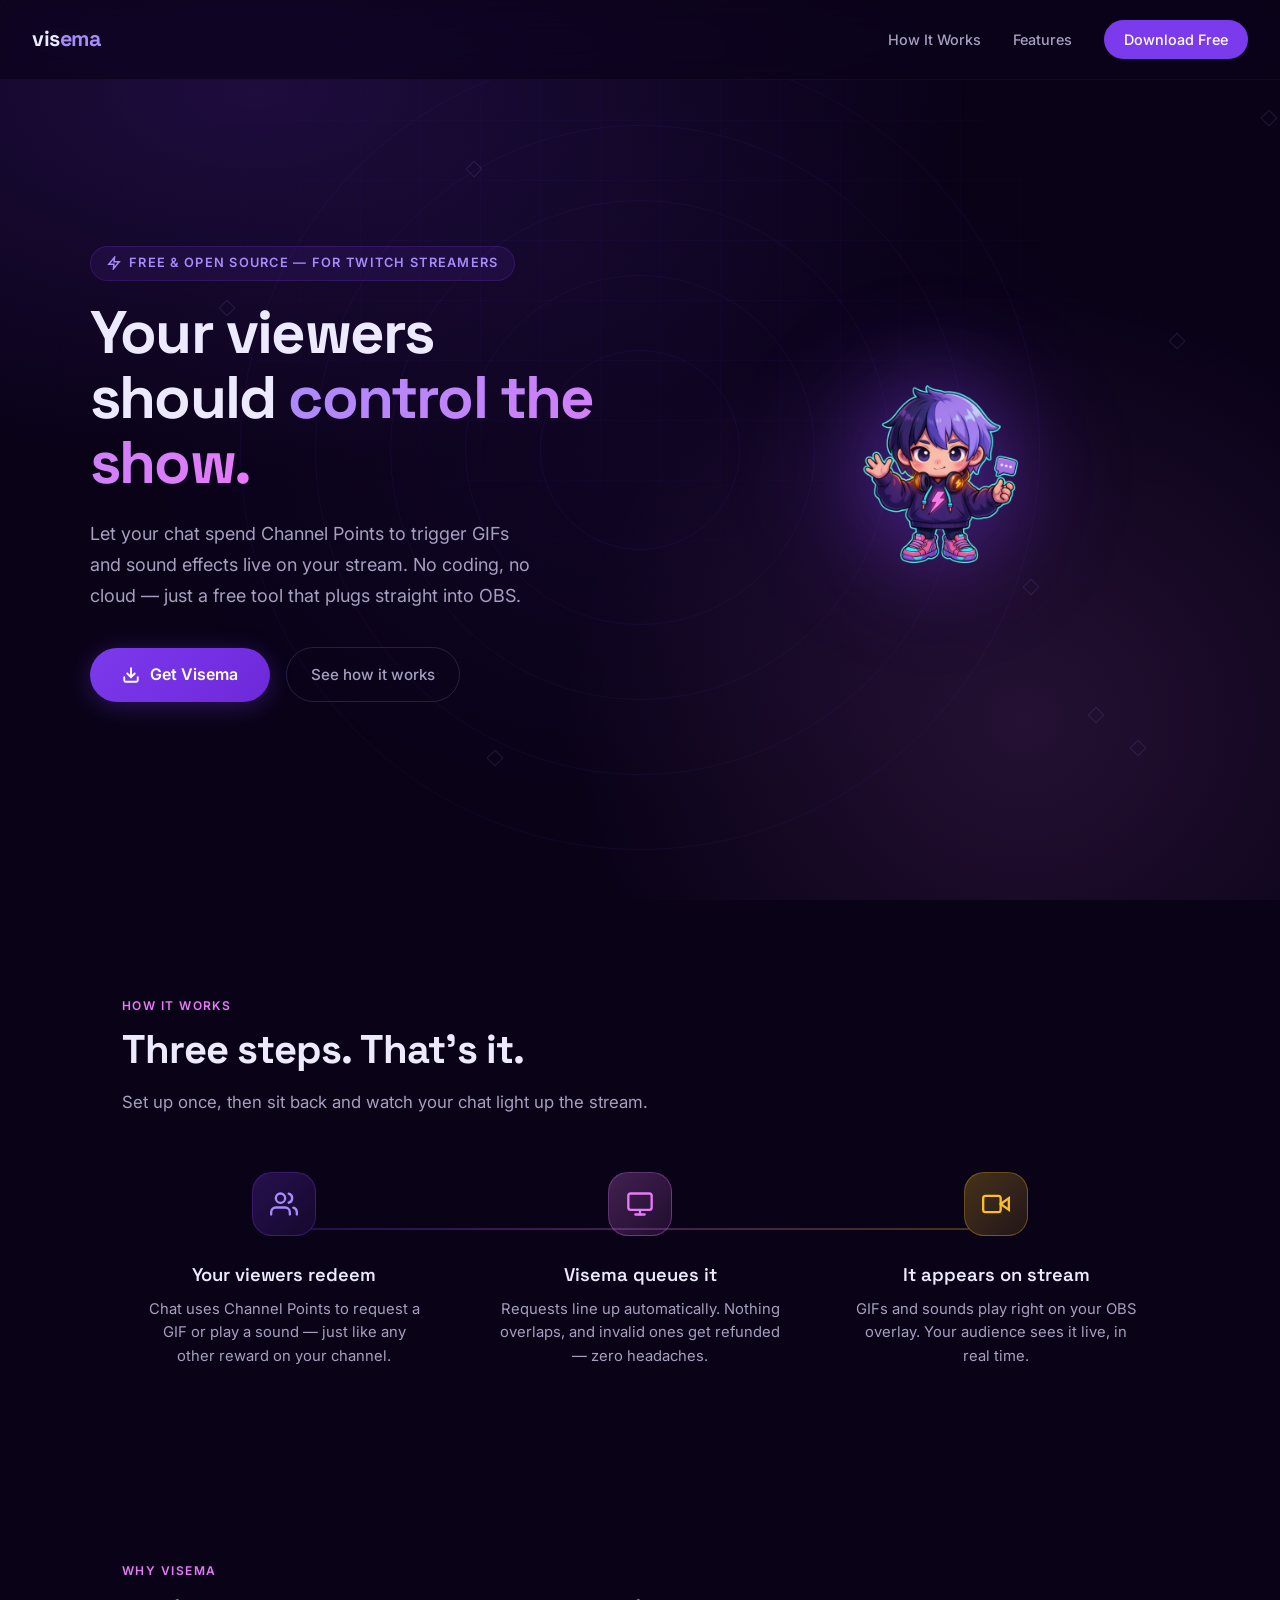
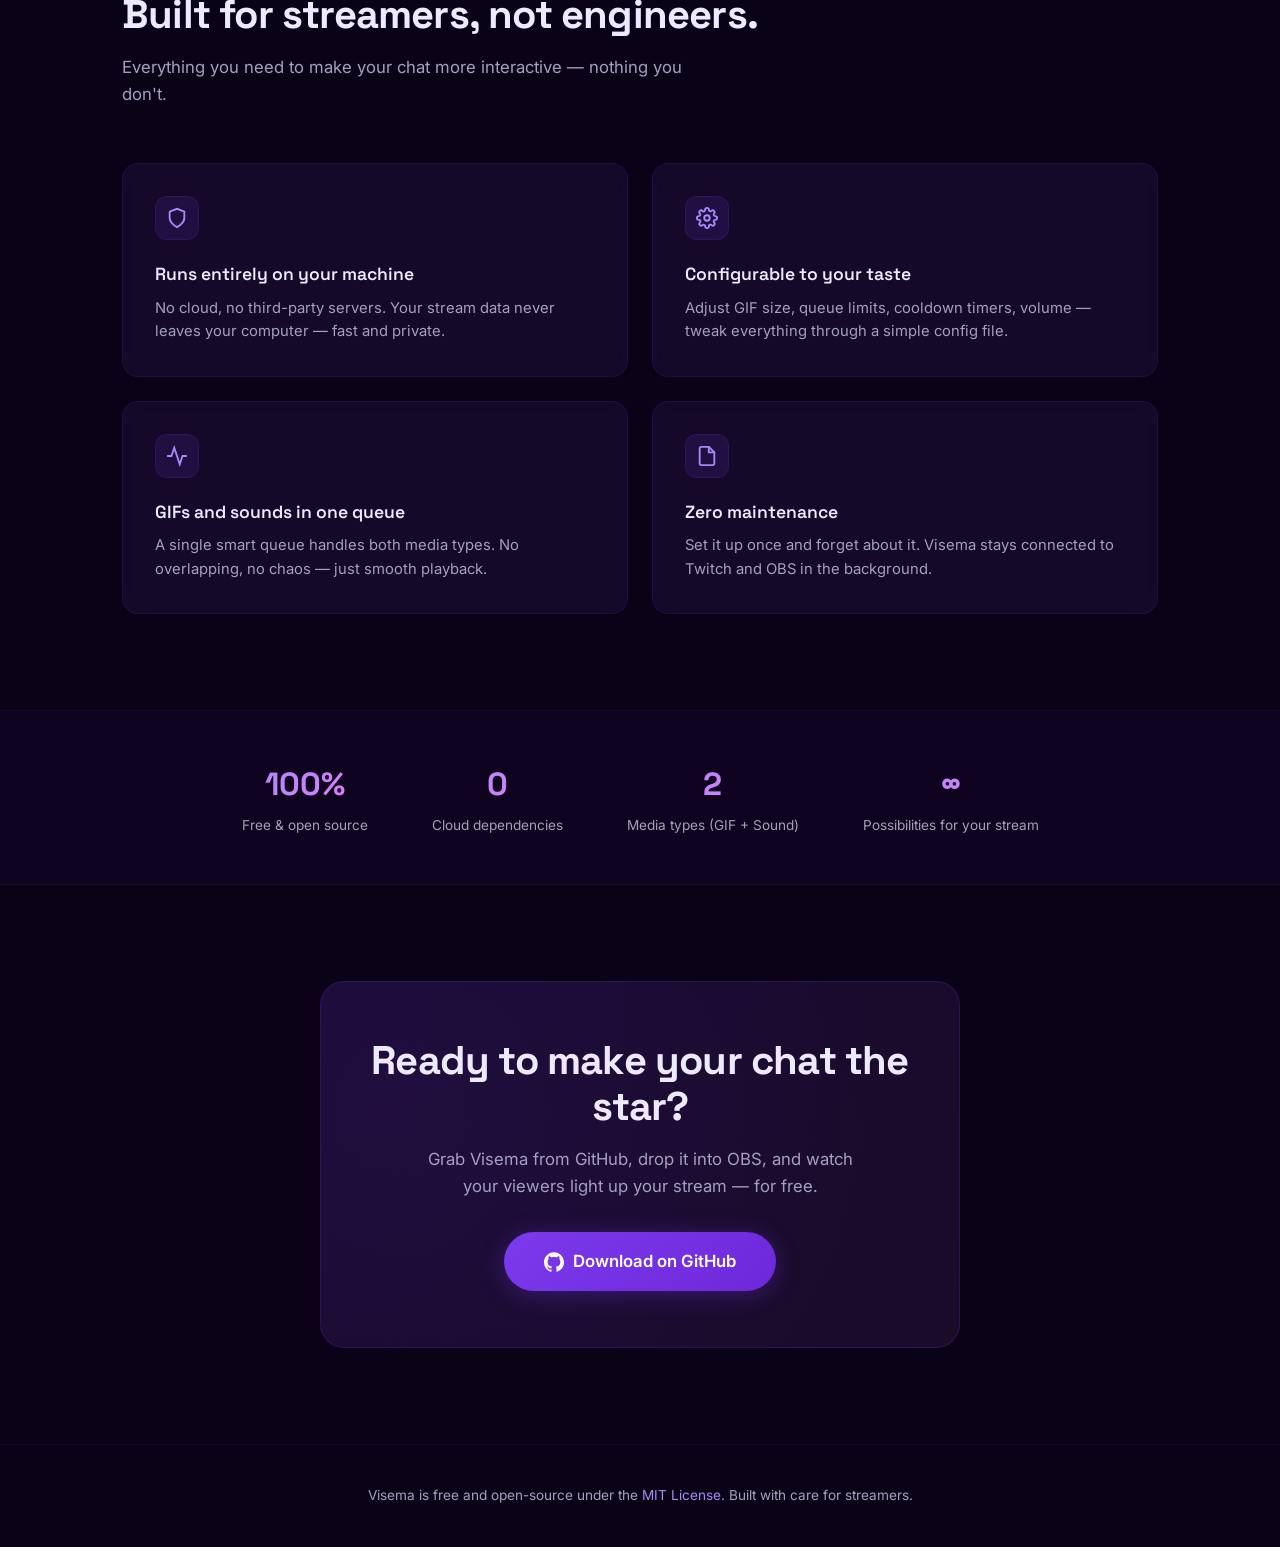
==== commit 7c3352e7: "style: enlarge hero character image" ====
--- a/docs/index.html
+++ b/docs/index.html
@@ -305,7 +305,7 @@
   .hero-visual img {
     position: relative;
     z-index: 2;
-    width: 320px;
+    width: 380px;
     max-width: 85%;
     filter: drop-shadow(0 0 40px rgba(124,58,237,.3));
     animation: character-float 6s ease-in-out infinite;
@@ -570,7 +570,7 @@
     .hero-visual { order: 1; }
     .hero-desc { margin-left: auto; margin-right: auto; }
     .hero-actions { justify-content: center; }
-    .hero-visual img { width: 220px; }
+    .hero-visual img { width: 260px; }
 
     .steps { grid-template-columns: 1fr; gap: 2.5rem; }
     .steps::before { display: none; }
